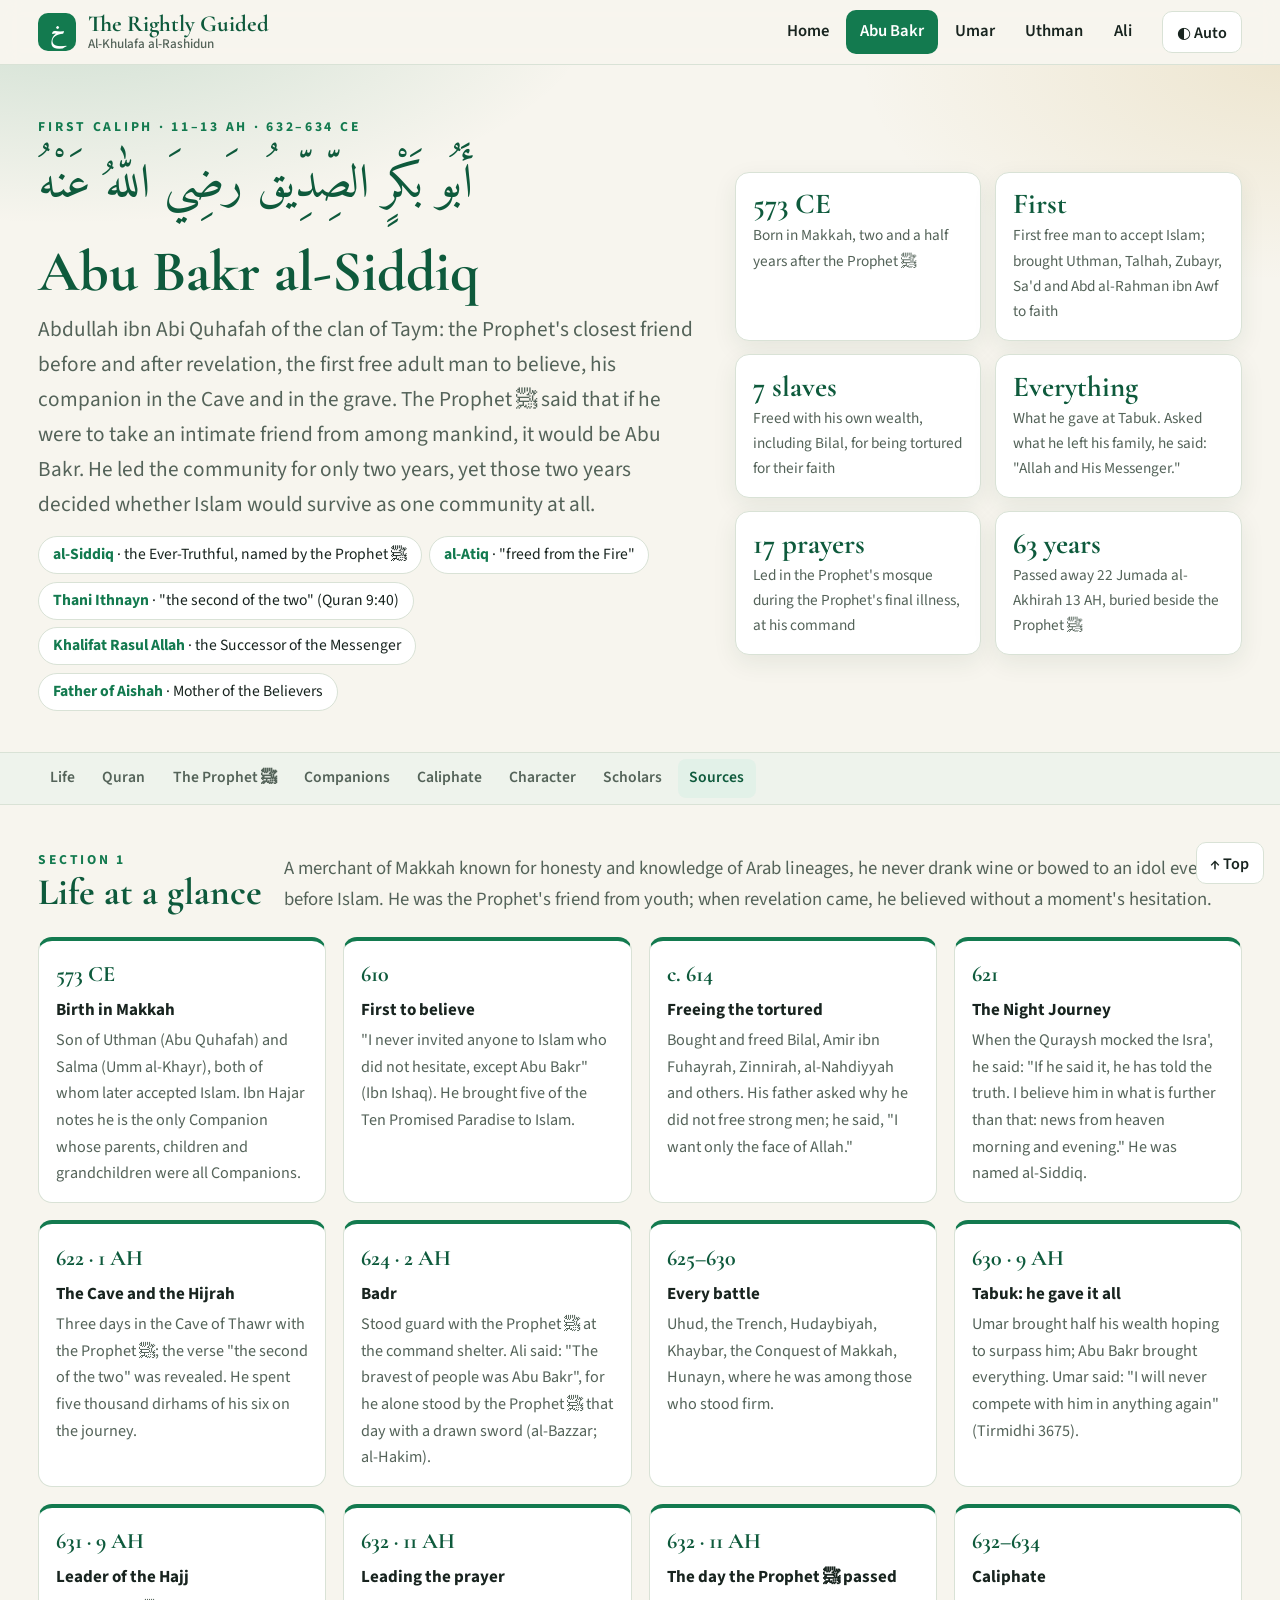
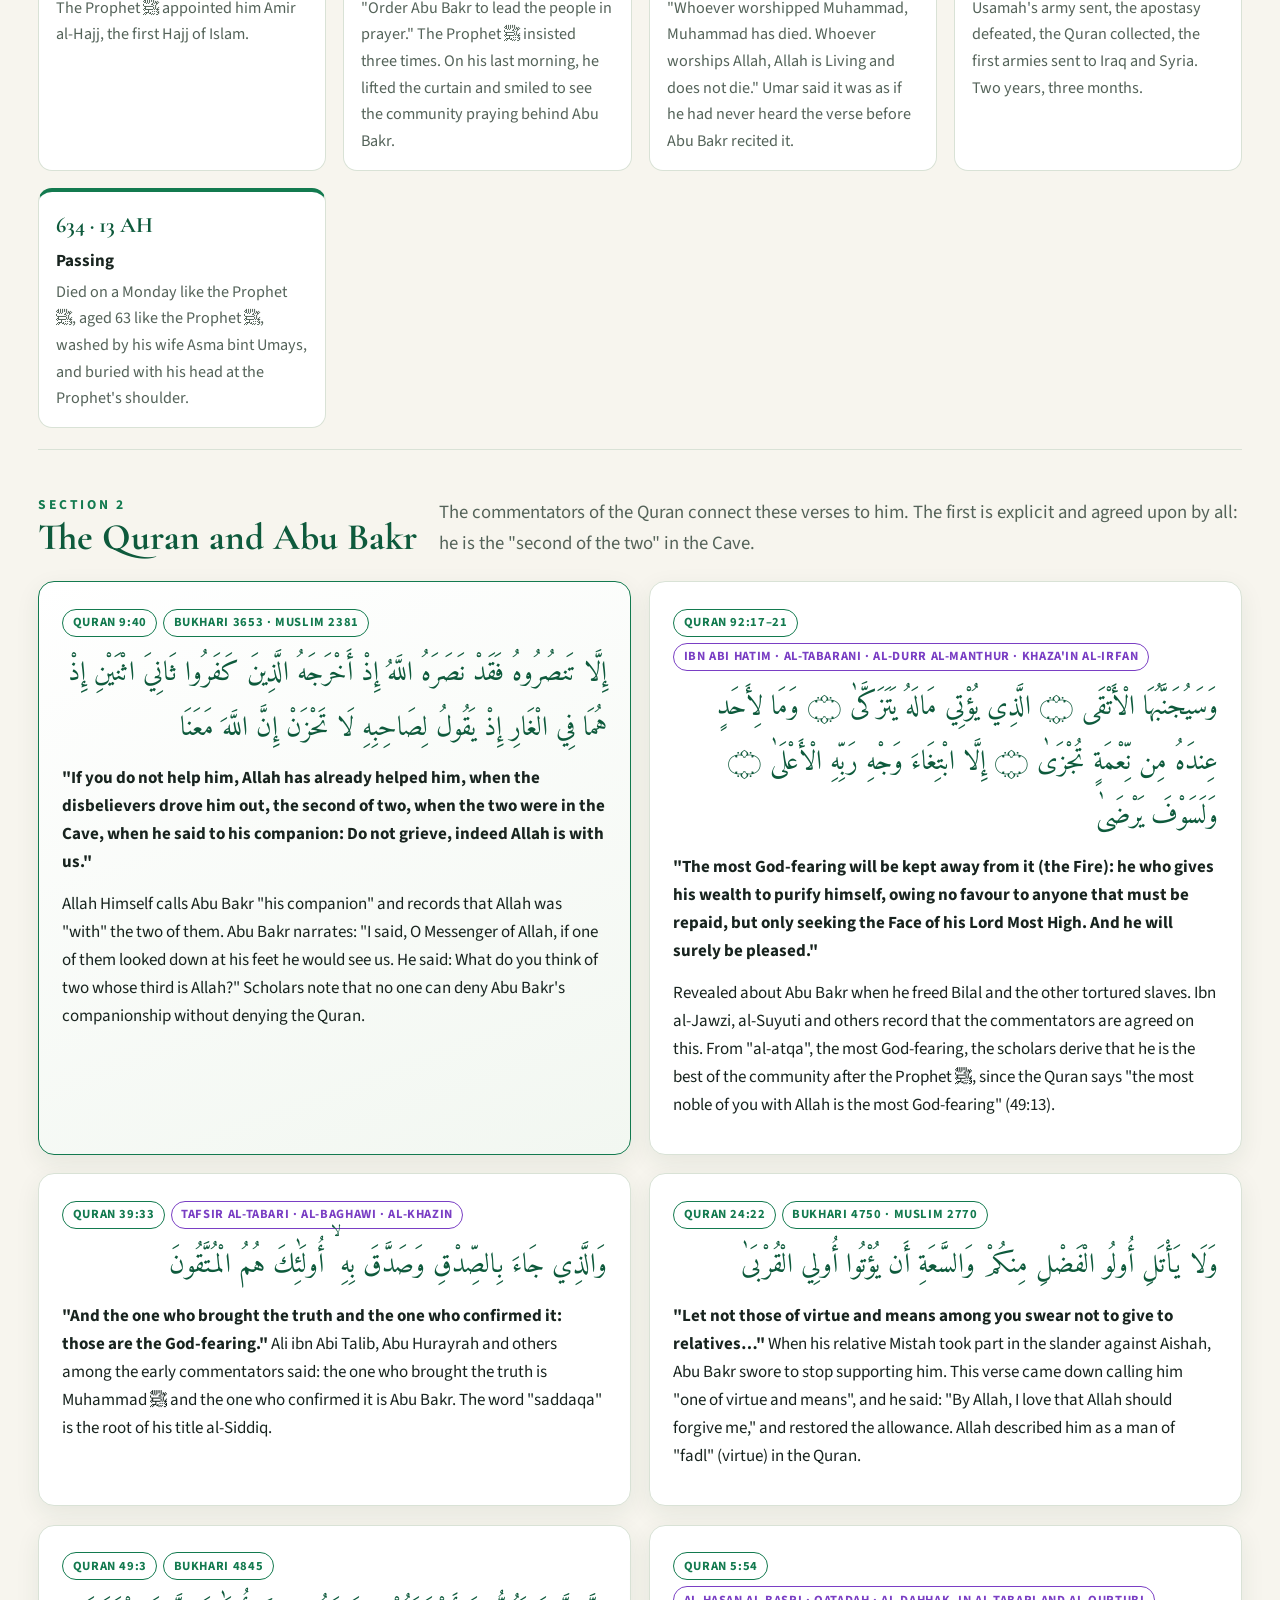
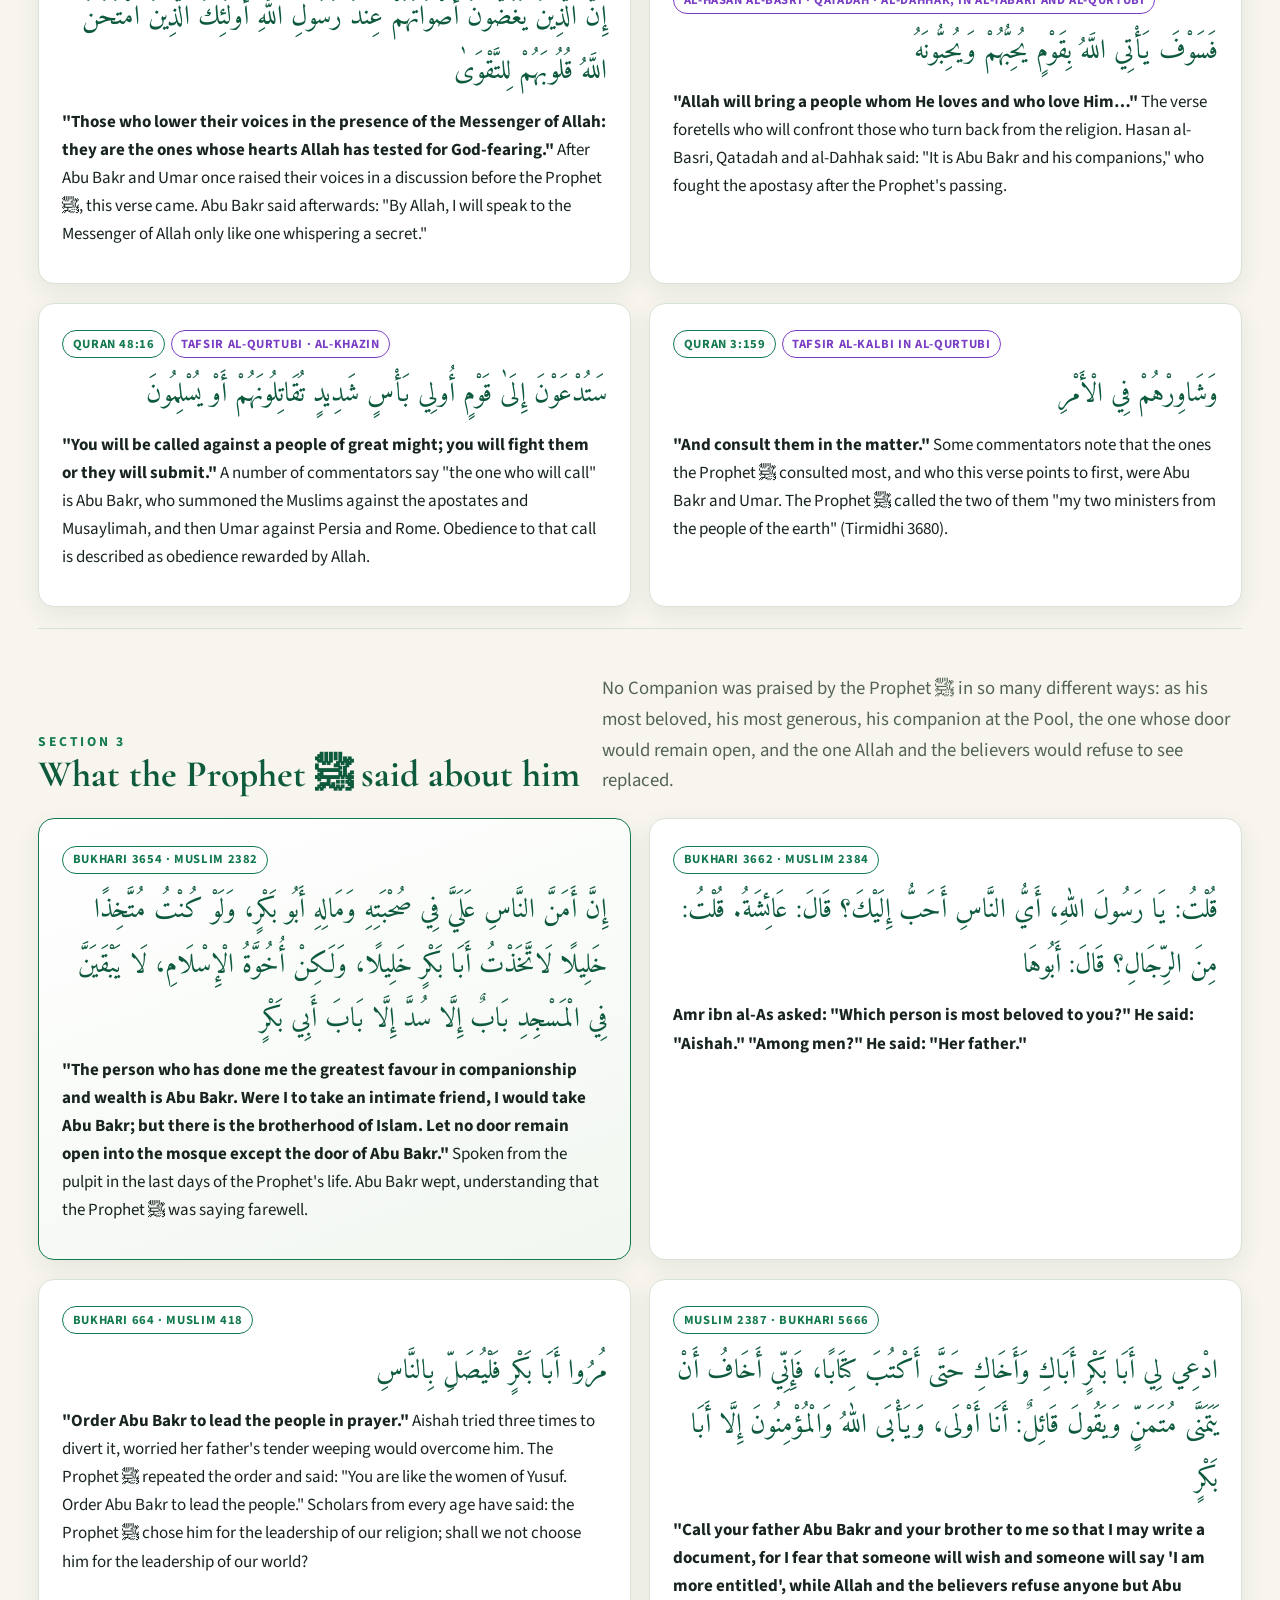
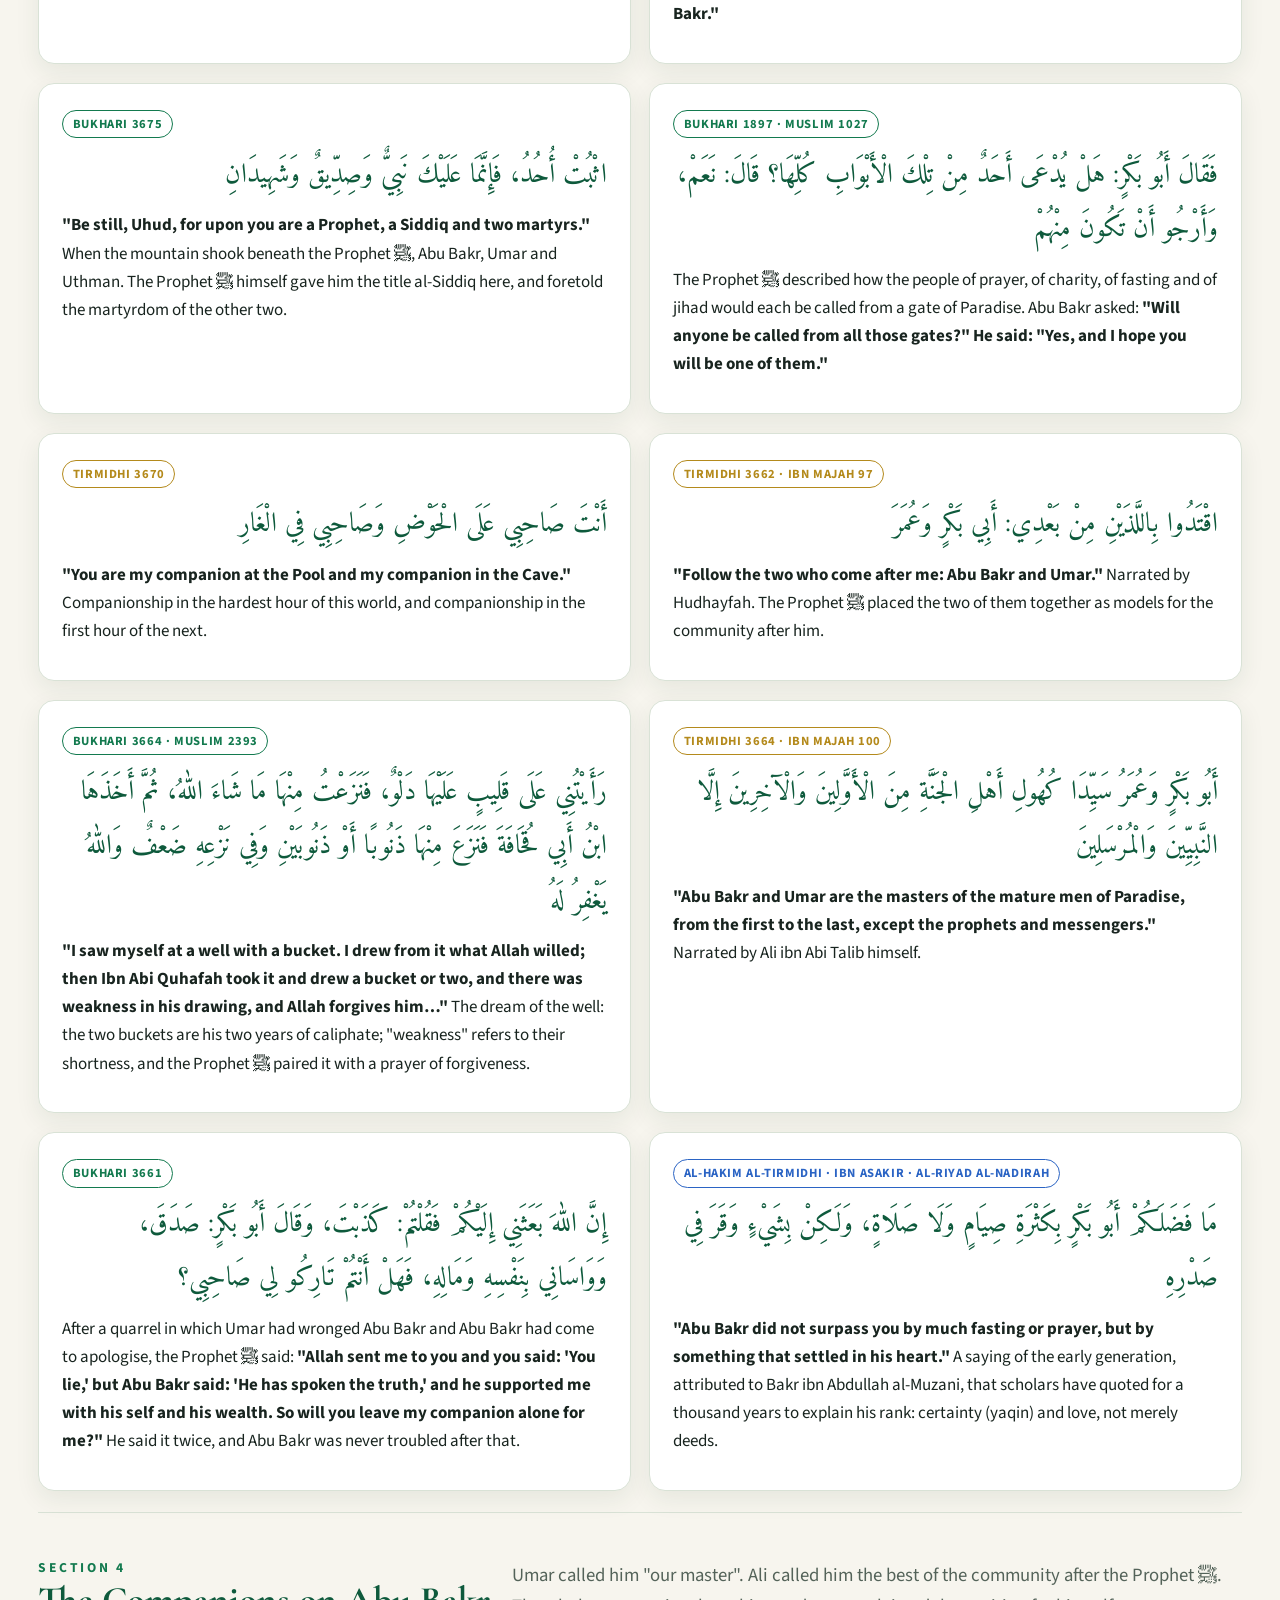
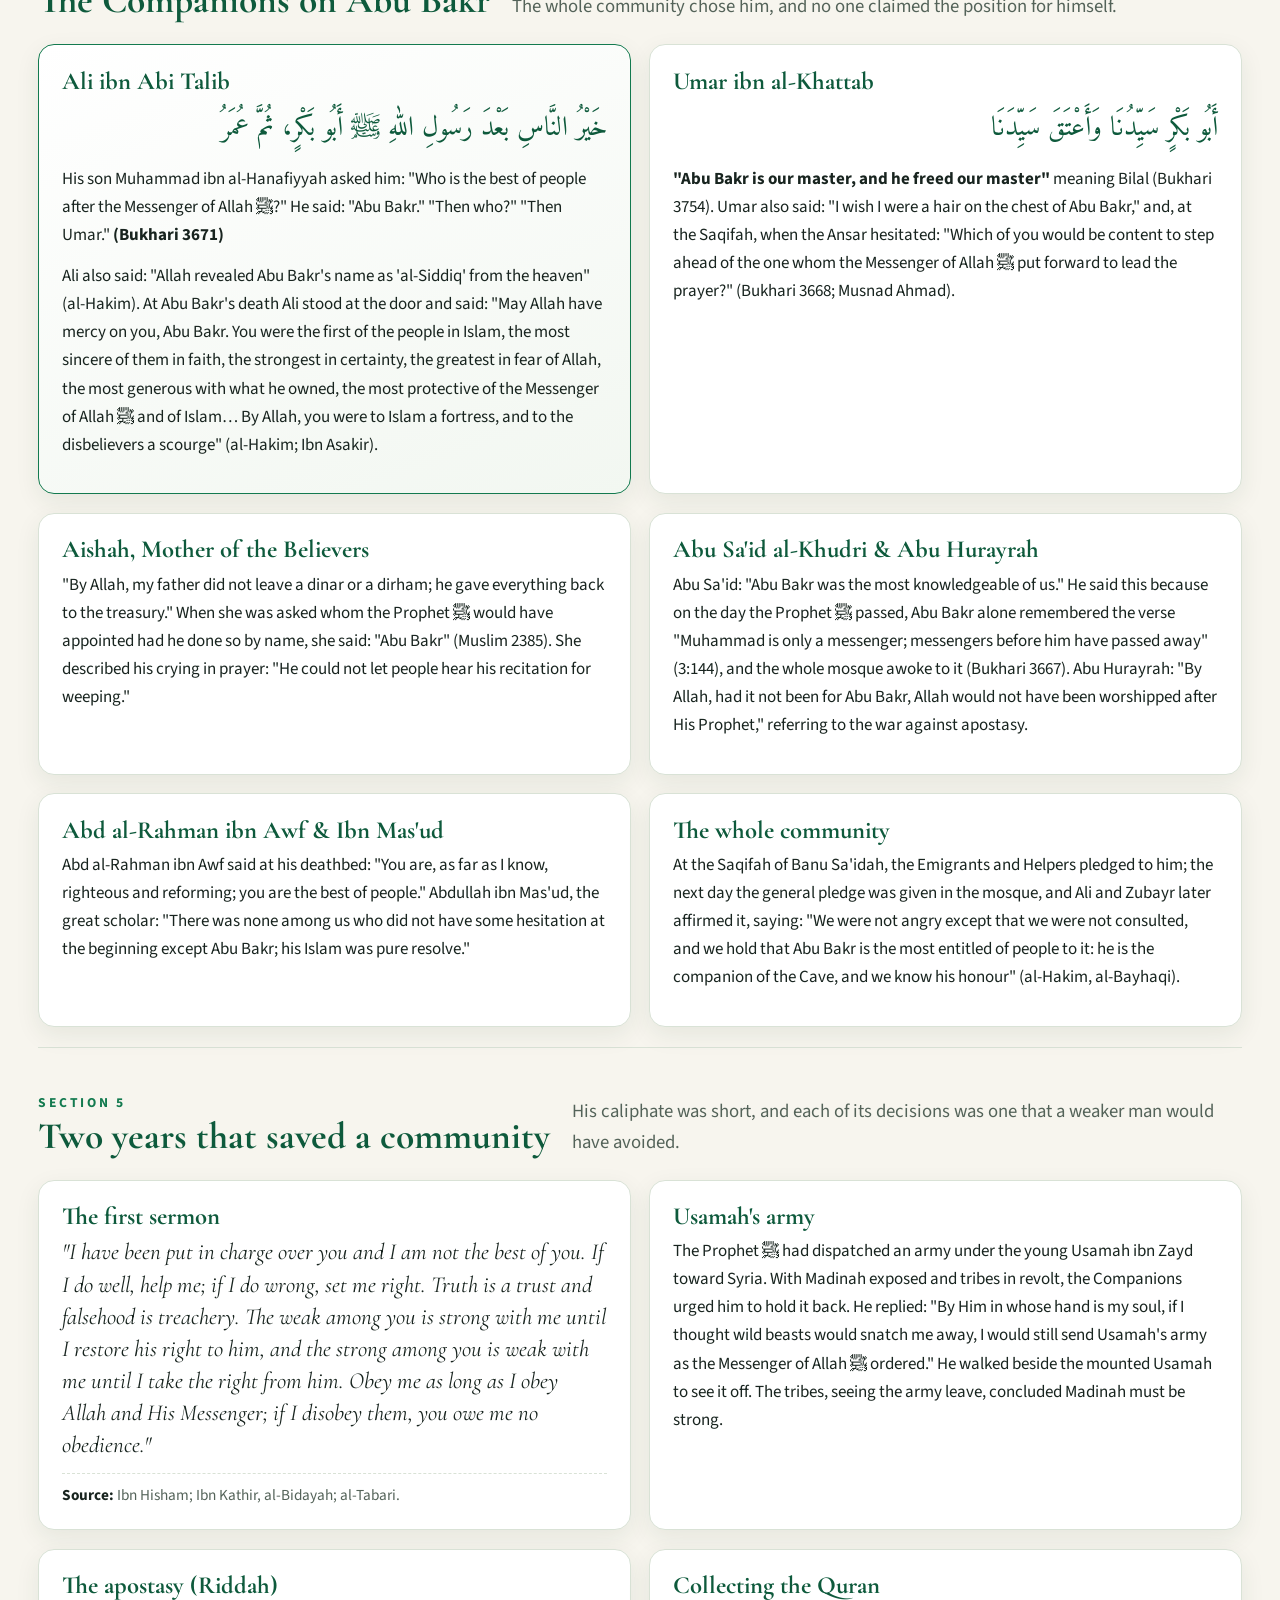
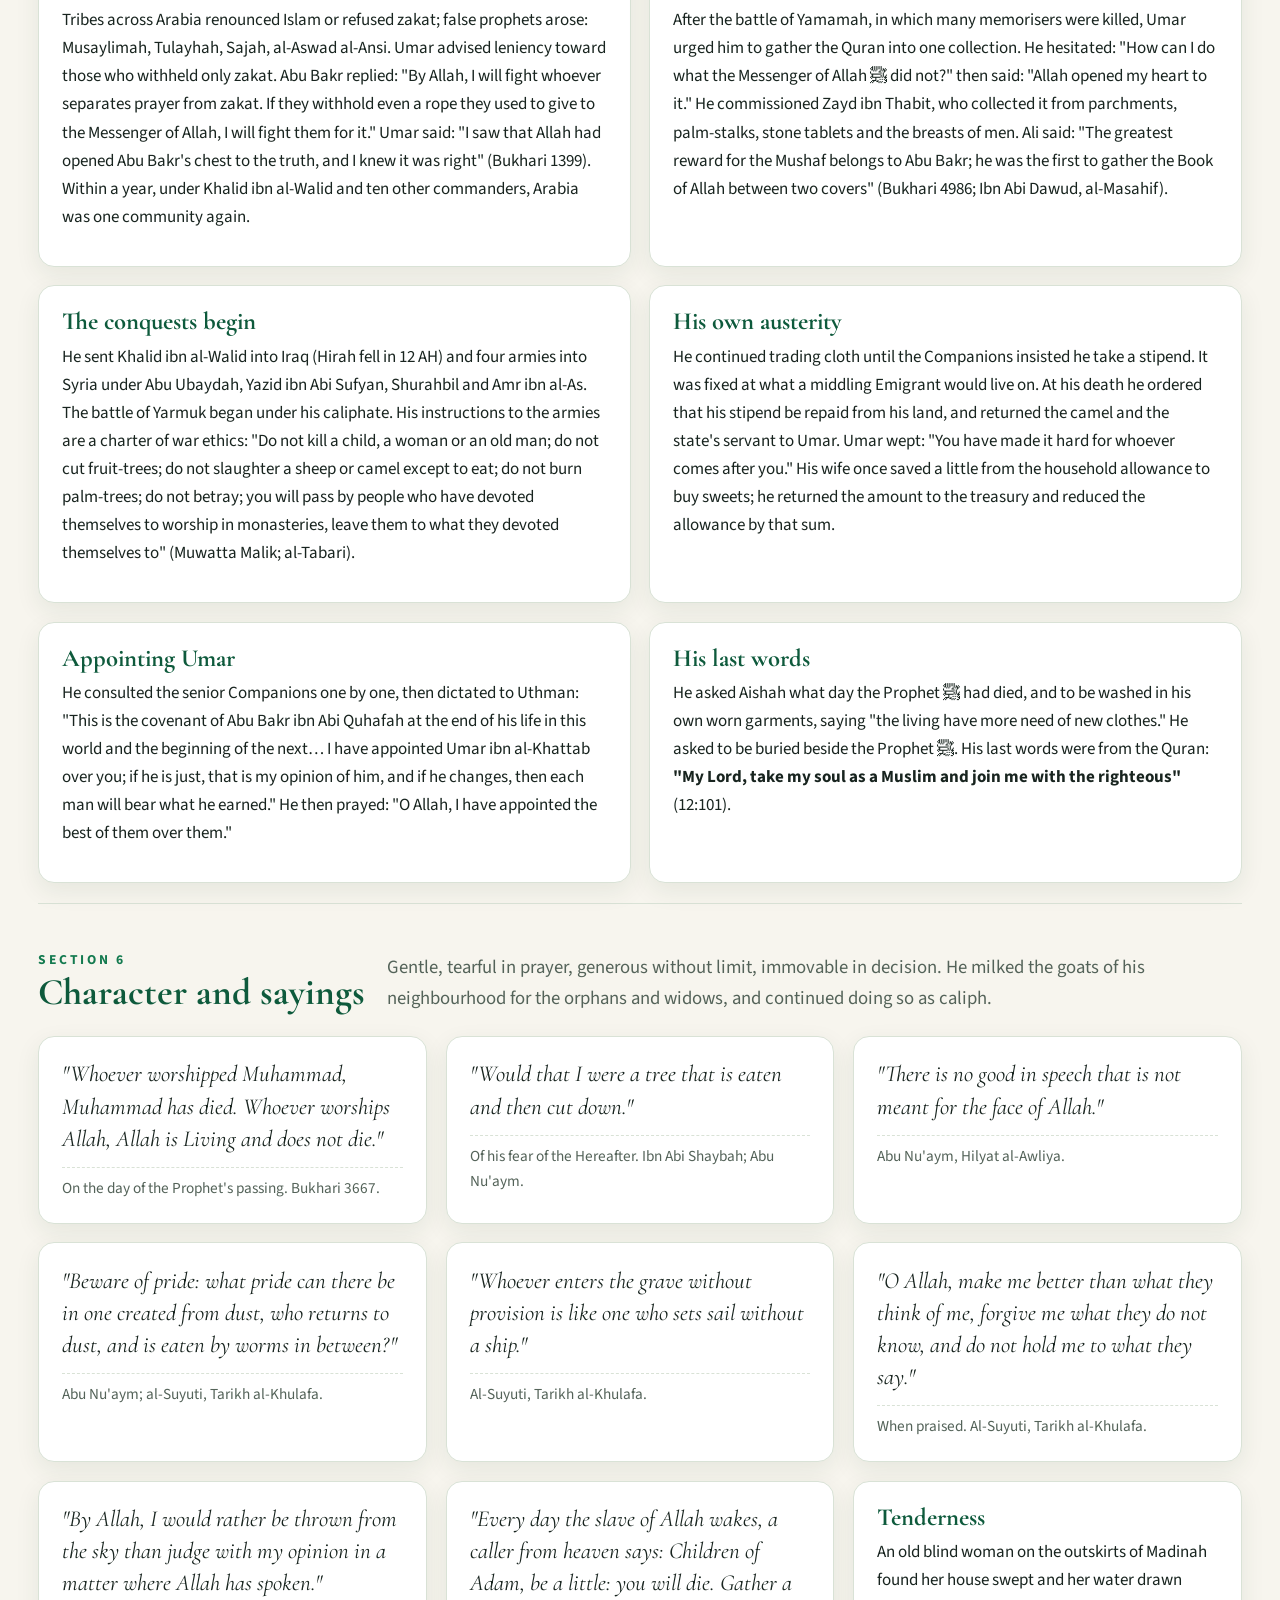
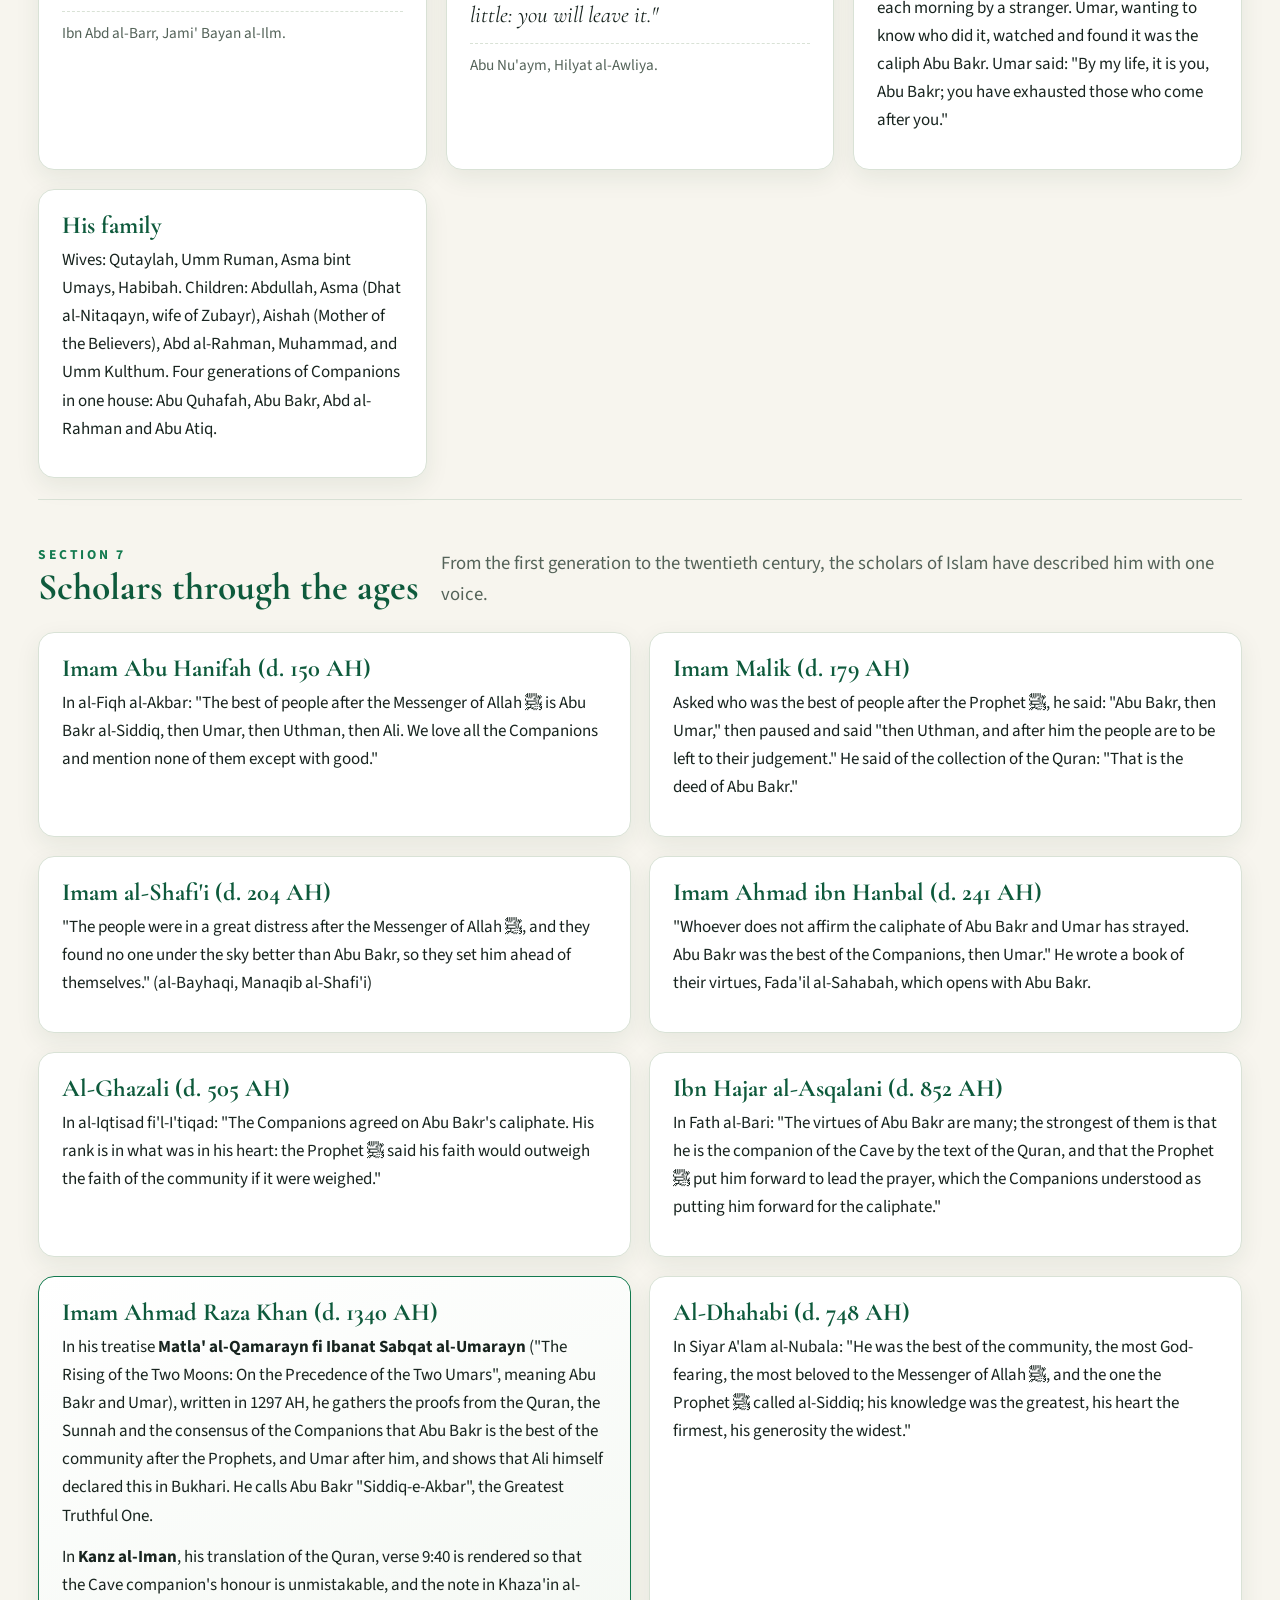
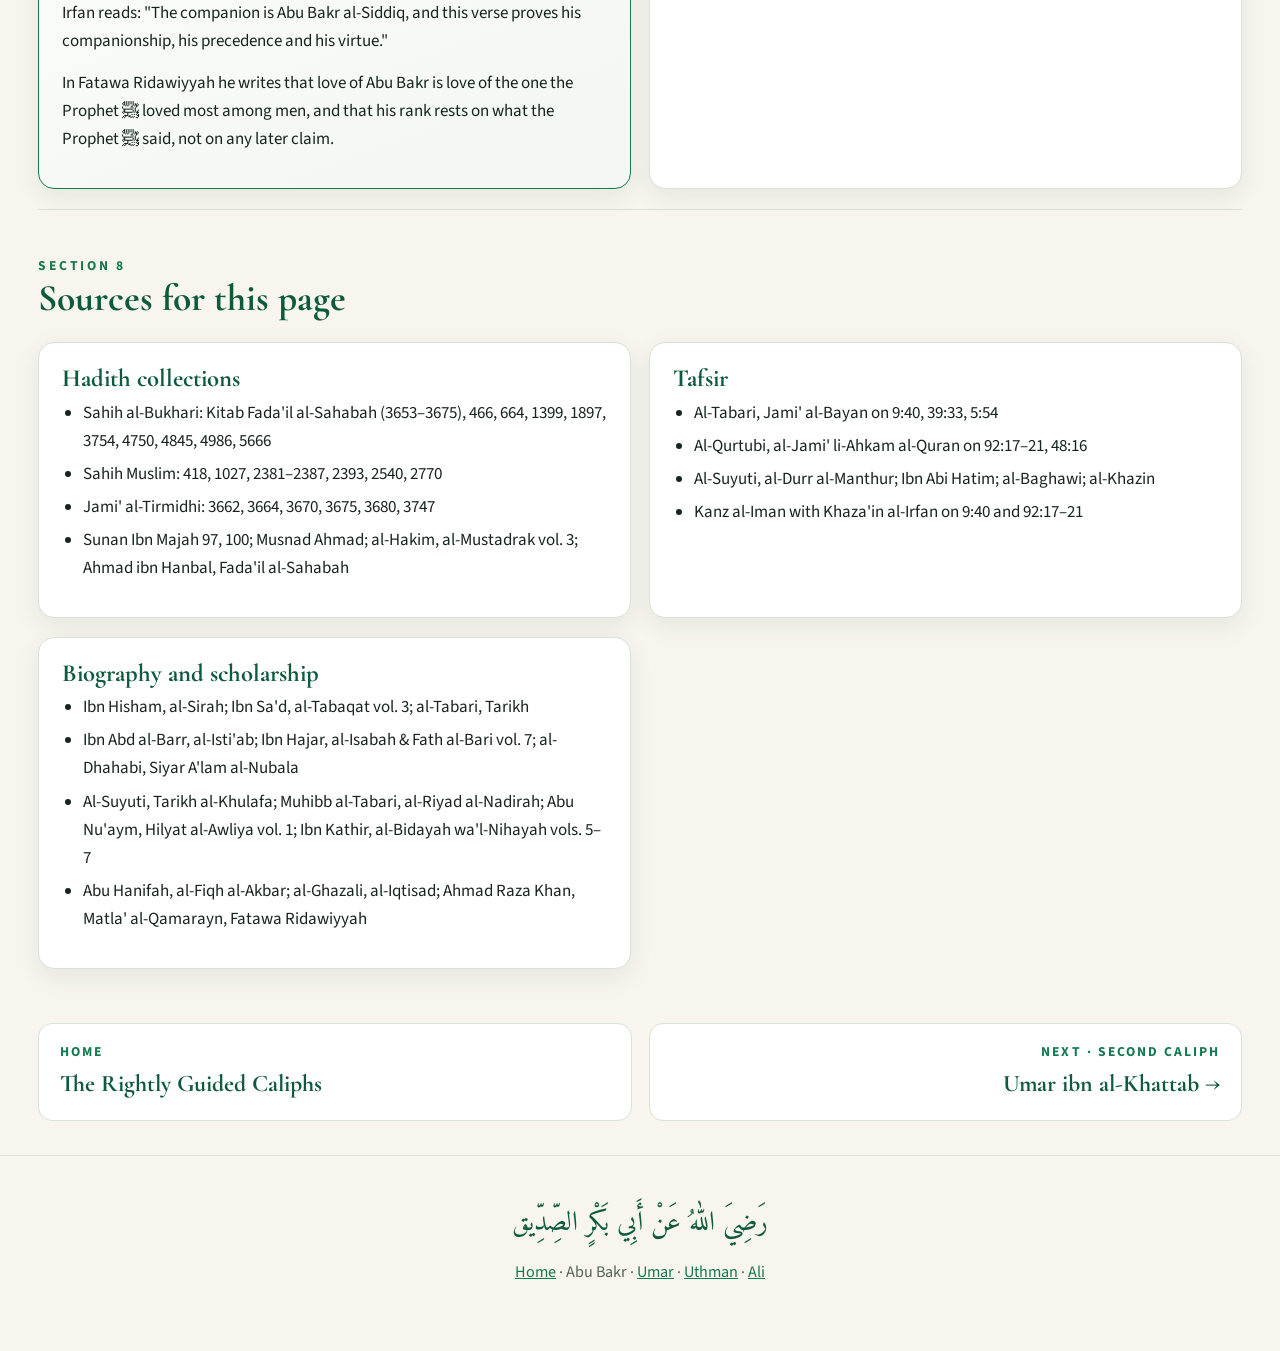
==== abu-bakr.html @ 4f454cca "The Rightly Guided Caliphs: static site Co-Authored-By: Claude Fable 5.1 <noreply@anthropic.com>" ====
<!DOCTYPE html>
<html lang="en">
<head>
<meta charset="UTF-8">
<meta name="viewport" content="width=device-width, initial-scale=1.0, viewport-fit=cover">
<title>Abu Bakr al-Siddiq — The Rightly Guided</title>
<meta name="description" content="Abu Bakr al-Siddiq, the first Rightly Guided Caliph: the Quranic verses about him, the words of the Prophet ﷺ, the testimony of the Companions, his caliphate, his character and the voice of the scholars.">
<meta name="theme-color" content="#137a4f">
<link rel="preconnect" href="https://fonts.googleapis.com"><link rel="preconnect" href="https://fonts.gstatic.com" crossorigin>
<link href="https://fonts.googleapis.com/css2?family=Amiri:wght@400;700&family=Cormorant+Garamond:wght@600;700&family=Source+Sans+3:ital,wght@0,400;0,600;0,700;1,400&family=Noto+Nastaliq+Urdu&display=swap" rel="stylesheet">
<link rel="stylesheet" href="assets/style.css">
<script src="assets/main.js"></script>
</head>
<body id="top">

<header class="site"><div class="wrap">
  <a class="logo" href="index.html"><span class="mark">خ</span><span>The Rightly Guided<small>Al-Khulafa al-Rashidun</small></span></a>
  <nav class="nav" id="nav">
    <a href="index.html">Home</a>
    <a href="abu-bakr.html" class="current">Abu Bakr</a>
    <a href="umar.html">Umar</a>
    <a href="uthman.html">Uthman</a>
    <a href="ali.html">Ali</a>
  </nav>
  <button class="btn themebtn" id="themeBtn" title="Theme: Auto / Light / Dark">◐ Auto</button>
  <button class="btn menubtn" id="menuBtn" aria-label="Menu" aria-expanded="false">☰</button>
</div></header>

<div class="hero"><div class="wrap">
  <div>
    <div class="kicker">First Caliph · 11–13 AH · 632–634 CE</div>
    <div class="ar big">أَبُو بَكْرٍ الصِّدِّيقُ رَضِيَ اللهُ عَنْهُ</div>
    <h1>Abu Bakr al-Siddiq</h1>
    <p class="sub">Abdullah ibn Abi Quhafah of the clan of Taym: the Prophet's closest friend before and after revelation, the first free adult man to believe, his companion in the Cave and in the grave. The Prophet ﷺ said that if he were to take an intimate friend from among mankind, it would be Abu Bakr. He led the community for only two years, yet those two years decided whether Islam would survive as one community at all.</p>
    <div class="chips">
      <span class="chip"><b>al-Siddiq</b> · the Ever-Truthful, named by the Prophet ﷺ</span>
      <span class="chip"><b>al-Atiq</b> · "freed from the Fire"</span>
      <span class="chip"><b>Thani Ithnayn</b> · "the second of the two" (Quran 9:40)</span>
      <span class="chip"><b>Khalifat Rasul Allah</b> · the Successor of the Messenger</span>
      <span class="chip"><b>Father of Aishah</b> · Mother of the Believers</span>
    </div>
  </div>
  <div class="facts">
    <div class="fact"><div class="v">573 CE</div><div class="l">Born in Makkah, two and a half years after the Prophet ﷺ</div></div>
    <div class="fact"><div class="v">First</div><div class="l">First free man to accept Islam; brought Uthman, Talhah, Zubayr, Sa'd and Abd al-Rahman ibn Awf to faith</div></div>
    <div class="fact"><div class="v">7 slaves</div><div class="l">Freed with his own wealth, including Bilal, for being tortured for their faith</div></div>
    <div class="fact"><div class="v">Everything</div><div class="l">What he gave at Tabuk. Asked what he left his family, he said: "Allah and His Messenger."</div></div>
    <div class="fact"><div class="v">17 prayers</div><div class="l">Led in the Prophet's mosque during the Prophet's final illness, at his command</div></div>
    <div class="fact"><div class="v">63 years</div><div class="l">Passed away 22 Jumada al-Akhirah 13 AH, buried beside the Prophet ﷺ</div></div>
  </div>
</div></div>

<nav class="subnav"><div class="wrap">
  <a href="#life">Life</a><a href="#quran">Quran</a><a href="#prophet">The Prophet ﷺ</a><a href="#companions">Companions</a><a href="#caliphate">Caliphate</a><a href="#character">Character</a><a href="#scholars">Scholars</a><a href="#sources">Sources</a>
</div></nav>

<main class="wrap">

<section id="life">
  <div class="sec-head"><div><div class="kicker">Section 1</div><h2>Life at a glance</h2></div>
    <p class="lead">A merchant of Makkah known for honesty and knowledge of Arab lineages, he never drank wine or bowed to an idol even before Islam. He was the Prophet's friend from youth; when revelation came, he believed without a moment's hesitation.</p></div>
  <div class="timeline">
    <div class="tl"><div class="y">573 CE</div><div class="t">Birth in Makkah</div><div class="d">Son of Uthman (Abu Quhafah) and Salma (Umm al-Khayr), both of whom later accepted Islam. Ibn Hajar notes he is the only Companion whose parents, children and grandchildren were all Companions.</div></div>
    <div class="tl"><div class="y">610</div><div class="t">First to believe</div><div class="d">"I never invited anyone to Islam who did not hesitate, except Abu Bakr" (Ibn Ishaq). He brought five of the Ten Promised Paradise to Islam.</div></div>
    <div class="tl"><div class="y">c. 614</div><div class="t">Freeing the tortured</div><div class="d">Bought and freed Bilal, Amir ibn Fuhayrah, Zinnirah, al-Nahdiyyah and others. His father asked why he did not free strong men; he said, "I want only the face of Allah."</div></div>
    <div class="tl"><div class="y">621</div><div class="t">The Night Journey</div><div class="d">When the Quraysh mocked the Isra', he said: "If he said it, he has told the truth. I believe him in what is further than that: news from heaven morning and evening." He was named al-Siddiq.</div></div>
    <div class="tl"><div class="y">622 · 1 AH</div><div class="t">The Cave and the Hijrah</div><div class="d">Three days in the Cave of Thawr with the Prophet ﷺ; the verse "the second of the two" was revealed. He spent five thousand dirhams of his six on the journey.</div></div>
    <div class="tl"><div class="y">624 · 2 AH</div><div class="t">Badr</div><div class="d">Stood guard with the Prophet ﷺ at the command shelter. Ali said: "The bravest of people was Abu Bakr", for he alone stood by the Prophet ﷺ that day with a drawn sword (al-Bazzar; al-Hakim).</div></div>
    <div class="tl"><div class="y">625–630</div><div class="t">Every battle</div><div class="d">Uhud, the Trench, Hudaybiyah, Khaybar, the Conquest of Makkah, Hunayn, where he was among those who stood firm.</div></div>
    <div class="tl"><div class="y">630 · 9 AH</div><div class="t">Tabuk: he gave it all</div><div class="d">Umar brought half his wealth hoping to surpass him; Abu Bakr brought everything. Umar said: "I will never compete with him in anything again" (Tirmidhi 3675).</div></div>
    <div class="tl"><div class="y">631 · 9 AH</div><div class="t">Leader of the Hajj</div><div class="d">The Prophet ﷺ appointed him Amir al-Hajj, the first Hajj of Islam.</div></div>
    <div class="tl"><div class="y">632 · 11 AH</div><div class="t">Leading the prayer</div><div class="d">"Order Abu Bakr to lead the people in prayer." The Prophet ﷺ insisted three times. On his last morning, he lifted the curtain and smiled to see the community praying behind Abu Bakr.</div></div>
    <div class="tl"><div class="y">632 · 11 AH</div><div class="t">The day the Prophet ﷺ passed</div><div class="d">"Whoever worshipped Muhammad, Muhammad has died. Whoever worships Allah, Allah is Living and does not die." Umar said it was as if he had never heard the verse before Abu Bakr recited it.</div></div>
    <div class="tl"><div class="y">632–634</div><div class="t">Caliphate</div><div class="d">Usamah's army sent, the apostasy defeated, the Quran collected, the first armies sent to Iraq and Syria. Two years, three months.</div></div>
    <div class="tl"><div class="y">634 · 13 AH</div><div class="t">Passing</div><div class="d">Died on a Monday like the Prophet ﷺ, aged 63 like the Prophet ﷺ, washed by his wife Asma bint Umays, and buried with his head at the Prophet's shoulder.</div></div>
  </div>
</section>

<section id="quran">
  <div class="sec-head"><div><div class="kicker">Section 2</div><h2>The Quran and Abu Bakr</h2></div>
    <p class="lead">The commentators of the Quran connect these verses to him. The first is explicit and agreed upon by all: he is the "second of the two" in the Cave.</p></div>
  <div class="grid wide">
    <div class="card accent">
      <div class="badges"><span class="badge b-quran">Quran 9:40</span><span class="badge b-sahih">Bukhari 3653 · Muslim 2381</span></div>
      <div class="ar">إِلَّا تَنصُرُوهُ فَقَدْ نَصَرَهُ اللَّهُ إِذْ أَخْرَجَهُ الَّذِينَ كَفَرُوا ثَانِيَ اثْنَيْنِ إِذْ هُمَا فِي الْغَارِ إِذْ يَقُولُ لِصَاحِبِهِ لَا تَحْزَنْ إِنَّ اللَّهَ مَعَنَا</div>
      <p><b>"If you do not help him, Allah has already helped him, when the disbelievers drove him out, the second of two, when the two were in the Cave, when he said to his companion: Do not grieve, indeed Allah is with us."</b></p>
      <p>Allah Himself calls Abu Bakr "his companion" and records that Allah was "with" the two of them. Abu Bakr narrates: "I said, O Messenger of Allah, if one of them looked down at his feet he would see us. He said: What do you think of two whose third is Allah?" Scholars note that no one can deny Abu Bakr's companionship without denying the Quran.</p>
    </div>
    <div class="card">
      <div class="badges"><span class="badge b-quran">Quran 92:17–21</span><span class="badge b-tafsir">Ibn Abi Hatim · al-Tabarani · al-Durr al-Manthur · Khaza'in al-Irfan</span></div>
      <div class="ar">وَسَيُجَنَّبُهَا الْأَتْقَى ۝ الَّذِي يُؤْتِي مَالَهُ يَتَزَكَّىٰ ۝ وَمَا لِأَحَدٍ عِندَهُ مِن نِّعْمَةٍ تُجْزَىٰ ۝ إِلَّا ابْتِغَاءَ وَجْهِ رَبِّهِ الْأَعْلَىٰ ۝ وَلَسَوْفَ يَرْضَىٰ</div>
      <p><b>"The most God-fearing will be kept away from it (the Fire): he who gives his wealth to purify himself, owing no favour to anyone that must be repaid, but only seeking the Face of his Lord Most High. And he will surely be pleased."</b></p>
      <p>Revealed about Abu Bakr when he freed Bilal and the other tortured slaves. Ibn al-Jawzi, al-Suyuti and others record that the commentators are agreed on this. From "al-atqa", the most God-fearing, the scholars derive that he is the best of the community after the Prophet ﷺ, since the Quran says "the most noble of you with Allah is the most God-fearing" (49:13).</p>
    </div>
    <div class="card">
      <div class="badges"><span class="badge b-quran">Quran 39:33</span><span class="badge b-tafsir">Tafsir al-Tabari · al-Baghawi · al-Khazin</span></div>
      <div class="ar">وَالَّذِي جَاءَ بِالصِّدْقِ وَصَدَّقَ بِهِ ۙ أُولَٰئِكَ هُمُ الْمُتَّقُونَ</div>
      <p><b>"And the one who brought the truth and the one who confirmed it: those are the God-fearing."</b> Ali ibn Abi Talib, Abu Hurayrah and others among the early commentators said: the one who brought the truth is Muhammad ﷺ and the one who confirmed it is Abu Bakr. The word "saddaqa" is the root of his title al-Siddiq.</p>
    </div>
    <div class="card">
      <div class="badges"><span class="badge b-quran">Quran 24:22</span><span class="badge b-sahih">Bukhari 4750 · Muslim 2770</span></div>
      <div class="ar">وَلَا يَأْتَلِ أُولُو الْفَضْلِ مِنكُمْ وَالسَّعَةِ أَن يُؤْتُوا أُولِي الْقُرْبَىٰ</div>
      <p><b>"Let not those of virtue and means among you swear not to give to relatives…"</b> When his relative Mistah took part in the slander against Aishah, Abu Bakr swore to stop supporting him. This verse came down calling him "one of virtue and means", and he said: "By Allah, I love that Allah should forgive me," and restored the allowance. Allah described him as a man of "fadl" (virtue) in the Quran.</p>
    </div>
    <div class="card">
      <div class="badges"><span class="badge b-quran">Quran 49:3</span><span class="badge b-sahih">Bukhari 4845</span></div>
      <div class="ar">إِنَّ الَّذِينَ يَغُضُّونَ أَصْوَاتَهُمْ عِندَ رَسُولِ اللَّهِ أُولَٰئِكَ الَّذِينَ امْتَحَنَ اللَّهُ قُلُوبَهُمْ لِلتَّقْوَىٰ</div>
      <p><b>"Those who lower their voices in the presence of the Messenger of Allah: they are the ones whose hearts Allah has tested for God-fearing."</b> After Abu Bakr and Umar once raised their voices in a discussion before the Prophet ﷺ, this verse came. Abu Bakr said afterwards: "By Allah, I will speak to the Messenger of Allah only like one whispering a secret."</p>
    </div>
    <div class="card">
      <div class="badges"><span class="badge b-quran">Quran 5:54</span><span class="badge b-tafsir">al-Hasan al-Basri · Qatadah · al-Dahhak, in al-Tabari and al-Qurtubi</span></div>
      <div class="ar">فَسَوْفَ يَأْتِي اللَّهُ بِقَوْمٍ يُحِبُّهُمْ وَيُحِبُّونَهُ</div>
      <p><b>"Allah will bring a people whom He loves and who love Him…"</b> The verse foretells who will confront those who turn back from the religion. Hasan al-Basri, Qatadah and al-Dahhak said: "It is Abu Bakr and his companions," who fought the apostasy after the Prophet's passing.</p>
    </div>
    <div class="card">
      <div class="badges"><span class="badge b-quran">Quran 48:16</span><span class="badge b-tafsir">Tafsir al-Qurtubi · al-Khazin</span></div>
      <div class="ar">سَتُدْعَوْنَ إِلَىٰ قَوْمٍ أُولِي بَأْسٍ شَدِيدٍ تُقَاتِلُونَهُمْ أَوْ يُسْلِمُونَ</div>
      <p><b>"You will be called against a people of great might; you will fight them or they will submit."</b> A number of commentators say "the one who will call" is Abu Bakr, who summoned the Muslims against the apostates and Musaylimah, and then Umar against Persia and Rome. Obedience to that call is described as obedience rewarded by Allah.</p>
    </div>
    <div class="card">
      <div class="badges"><span class="badge b-quran">Quran 3:159</span><span class="badge b-tafsir">Tafsir al-Kalbi in al-Qurtubi</span></div>
      <div class="ar">وَشَاوِرْهُمْ فِي الْأَمْرِ</div>
      <p><b>"And consult them in the matter."</b> Some commentators note that the ones the Prophet ﷺ consulted most, and who this verse points to first, were Abu Bakr and Umar. The Prophet ﷺ called the two of them "my two ministers from the people of the earth" (Tirmidhi 3680).</p>
    </div>
  </div>
</section>

<section id="prophet">
  <div class="sec-head"><div><div class="kicker">Section 3</div><h2>What the Prophet ﷺ said about him</h2></div>
    <p class="lead">No Companion was praised by the Prophet ﷺ in so many different ways: as his most beloved, his most generous, his companion at the Pool, the one whose door would remain open, and the one Allah and the believers would refuse to see replaced.</p></div>
  <div class="grid wide">
    <div class="card accent">
      <div class="badges"><span class="badge b-sahih">Bukhari 3654 · Muslim 2382</span></div>
      <div class="ar">إِنَّ أَمَنَّ النَّاسِ عَلَيَّ فِي صُحْبَتِهِ وَمَالِهِ أَبُو بَكْرٍ، وَلَوْ كُنْتُ مُتَّخِذًا خَلِيلًا لَاتَّخَذْتُ أَبَا بَكْرٍ خَلِيلًا، وَلَكِنْ أُخُوَّةُ الْإِسْلَامِ، لَا يَبْقَيَنَّ فِي الْمَسْجِدِ بَابٌ إِلَّا سُدَّ إِلَّا بَابَ أَبِي بَكْرٍ</div>
      <p><b>"The person who has done me the greatest favour in companionship and wealth is Abu Bakr. Were I to take an intimate friend, I would take Abu Bakr; but there is the brotherhood of Islam. Let no door remain open into the mosque except the door of Abu Bakr."</b> Spoken from the pulpit in the last days of the Prophet's life. Abu Bakr wept, understanding that the Prophet ﷺ was saying farewell.</p>
    </div>
    <div class="card">
      <div class="badges"><span class="badge b-sahih">Bukhari 3662 · Muslim 2384</span></div>
      <div class="ar">قُلْتُ: يَا رَسُولَ اللهِ، أَيُّ النَّاسِ أَحَبُّ إِلَيْكَ؟ قَالَ: عَائِشَةُ. قُلْتُ: مِنَ الرِّجَالِ؟ قَالَ: أَبُوهَا</div>
      <p><b>Amr ibn al-As asked: "Which person is most beloved to you?" He said: "Aishah." "Among men?" He said: "Her father."</b></p>
    </div>
    <div class="card">
      <div class="badges"><span class="badge b-sahih">Bukhari 664 · Muslim 418</span></div>
      <div class="ar">مُرُوا أَبَا بَكْرٍ فَلْيُصَلِّ بِالنَّاسِ</div>
      <p><b>"Order Abu Bakr to lead the people in prayer."</b> Aishah tried three times to divert it, worried her father's tender weeping would overcome him. The Prophet ﷺ repeated the order and said: "You are like the women of Yusuf. Order Abu Bakr to lead the people." Scholars from every age have said: the Prophet ﷺ chose him for the leadership of our religion; shall we not choose him for the leadership of our world?</p>
    </div>
    <div class="card">
      <div class="badges"><span class="badge b-sahih">Muslim 2387 · Bukhari 5666</span></div>
      <div class="ar">ادْعِي لِي أَبَا بَكْرٍ أَبَاكِ وَأَخَاكِ حَتَّى أَكْتُبَ كِتَابًا، فَإِنِّي أَخَافُ أَنْ يَتَمَنَّى مُتَمَنٍّ وَيَقُولَ قَائِلٌ: أَنَا أَوْلَى، وَيَأْبَى اللهُ وَالْمُؤْمِنُونَ إِلَّا أَبَا بَكْرٍ</div>
      <p><b>"Call your father Abu Bakr and your brother to me so that I may write a document, for I fear that someone will wish and someone will say 'I am more entitled', while Allah and the believers refuse anyone but Abu Bakr."</b></p>
    </div>
    <div class="card">
      <div class="badges"><span class="badge b-sahih">Bukhari 3675</span></div>
      <div class="ar">اثْبُتْ أُحُدُ، فَإِنَّمَا عَلَيْكَ نَبِيٌّ وَصِدِّيقٌ وَشَهِيدَانِ</div>
      <p><b>"Be still, Uhud, for upon you are a Prophet, a Siddiq and two martyrs."</b> When the mountain shook beneath the Prophet ﷺ, Abu Bakr, Umar and Uthman. The Prophet ﷺ himself gave him the title al-Siddiq here, and foretold the martyrdom of the other two.</p>
    </div>
    <div class="card">
      <div class="badges"><span class="badge b-sahih">Bukhari 1897 · Muslim 1027</span></div>
      <div class="ar">فَقَالَ أَبُو بَكْرٍ: هَلْ يُدْعَى أَحَدٌ مِنْ تِلْكَ الْأَبْوَابِ كُلِّهَا؟ قَالَ: نَعَمْ، وَأَرْجُو أَنْ تَكُونَ مِنْهُمْ</div>
      <p>The Prophet ﷺ described how the people of prayer, of charity, of fasting and of jihad would each be called from a gate of Paradise. Abu Bakr asked: <b>"Will anyone be called from all those gates?" He said: "Yes, and I hope you will be one of them."</b></p>
    </div>
    <div class="card">
      <div class="badges"><span class="badge b-hasan">Tirmidhi 3670</span></div>
      <div class="ar">أَنْتَ صَاحِبِي عَلَى الْحَوْضِ وَصَاحِبِي فِي الْغَارِ</div>
      <p><b>"You are my companion at the Pool and my companion in the Cave."</b> Companionship in the hardest hour of this world, and companionship in the first hour of the next.</p>
    </div>
    <div class="card">
      <div class="badges"><span class="badge b-hasan">Tirmidhi 3662 · Ibn Majah 97</span></div>
      <div class="ar">اقْتَدُوا بِاللَّذَيْنِ مِنْ بَعْدِي: أَبِي بَكْرٍ وَعُمَرَ</div>
      <p><b>"Follow the two who come after me: Abu Bakr and Umar."</b> Narrated by Hudhayfah. The Prophet ﷺ placed the two of them together as models for the community after him.</p>
    </div>
    <div class="card">
      <div class="badges"><span class="badge b-sahih">Bukhari 3664 · Muslim 2393</span></div>
      <div class="ar">رَأَيْتُنِي عَلَى قَلِيبٍ عَلَيْهَا دَلْوٌ، فَنَزَعْتُ مِنْهَا مَا شَاءَ اللهُ، ثُمَّ أَخَذَهَا ابْنُ أَبِي قُحَافَةَ فَنَزَعَ مِنْهَا ذَنُوبًا أَوْ ذَنُوبَيْنِ وَفِي نَزْعِهِ ضَعْفٌ وَاللهُ يَغْفِرُ لَهُ</div>
      <p><b>"I saw myself at a well with a bucket. I drew from it what Allah willed; then Ibn Abi Quhafah took it and drew a bucket or two, and there was weakness in his drawing, and Allah forgives him…"</b> The dream of the well: the two buckets are his two years of caliphate; "weakness" refers to their shortness, and the Prophet ﷺ paired it with a prayer of forgiveness.</p>
    </div>
    <div class="card">
      <div class="badges"><span class="badge b-hasan">Tirmidhi 3664 · Ibn Majah 100</span></div>
      <div class="ar">أَبُو بَكْرٍ وَعُمَرُ سَيِّدَا كُهُولِ أَهْلِ الْجَنَّةِ مِنَ الْأَوَّلِينَ وَالْآخِرِينَ إِلَّا النَّبِيِّينَ وَالْمُرْسَلِينَ</div>
      <p><b>"Abu Bakr and Umar are the masters of the mature men of Paradise, from the first to the last, except the prophets and messengers."</b> Narrated by Ali ibn Abi Talib himself.</p>
    </div>
    <div class="card">
      <div class="badges"><span class="badge b-sahih">Bukhari 3661</span></div>
      <div class="ar">إِنَّ اللهَ بَعَثَنِي إِلَيْكُمْ فَقُلْتُمْ: كَذَبْتَ، وَقَالَ أَبُو بَكْرٍ: صَدَقَ، وَوَاسَانِي بِنَفْسِهِ وَمَالِهِ، فَهَلْ أَنْتُمْ تَارِكُو لِي صَاحِبِي؟</div>
      <p>After a quarrel in which Umar had wronged Abu Bakr and Abu Bakr had come to apologise, the Prophet ﷺ said: <b>"Allah sent me to you and you said: 'You lie,' but Abu Bakr said: 'He has spoken the truth,' and he supported me with his self and his wealth. So will you leave my companion alone for me?"</b> He said it twice, and Abu Bakr was never troubled after that.</p>
    </div>
    <div class="card">
      <div class="badges"><span class="badge b-manaqib">al-Hakim al-Tirmidhi · Ibn Asakir · al-Riyad al-Nadirah</span></div>
      <div class="ar">مَا فَضَلَكُمْ أَبُو بَكْرٍ بِكَثْرَةِ صِيَامٍ وَلَا صَلَاةٍ، وَلَكِنْ بِشَيْءٍ وَقَرَ فِي صَدْرِهِ</div>
      <p><b>"Abu Bakr did not surpass you by much fasting or prayer, but by something that settled in his heart."</b> A saying of the early generation, attributed to Bakr ibn Abdullah al-Muzani, that scholars have quoted for a thousand years to explain his rank: certainty (yaqin) and love, not merely deeds.</p>
    </div>
  </div>
</section>

<section id="companions">
  <div class="sec-head"><div><div class="kicker">Section 4</div><h2>The Companions on Abu Bakr</h2></div>
    <p class="lead">Umar called him "our master". Ali called him the best of the community after the Prophet ﷺ. The whole community chose him, and no one claimed the position for himself.</p></div>
  <div class="grid">
    <div class="card accent">
      <h3>Ali ibn Abi Talib</h3>
      <div class="ar">خَيْرُ النَّاسِ بَعْدَ رَسُولِ اللهِ ﷺ أَبُو بَكْرٍ، ثُمَّ عُمَرُ</div>
      <p>His son Muhammad ibn al-Hanafiyyah asked him: "Who is the best of people after the Messenger of Allah ﷺ?" He said: "Abu Bakr." "Then who?" "Then Umar." <b>(Bukhari 3671)</b></p>
      <p>Ali also said: "Allah revealed Abu Bakr's name as 'al-Siddiq' from the heaven" (al-Hakim). At Abu Bakr's death Ali stood at the door and said: "May Allah have mercy on you, Abu Bakr. You were the first of the people in Islam, the most sincere of them in faith, the strongest in certainty, the greatest in fear of Allah, the most generous with what he owned, the most protective of the Messenger of Allah ﷺ and of Islam… By Allah, you were to Islam a fortress, and to the disbelievers a scourge" (al-Hakim; Ibn Asakir).</p>
    </div>
    <div class="card">
      <h3>Umar ibn al-Khattab</h3>
      <div class="ar">أَبُو بَكْرٍ سَيِّدُنَا وَأَعْتَقَ سَيِّدَنَا</div>
      <p><b>"Abu Bakr is our master, and he freed our master"</b> meaning Bilal (Bukhari 3754). Umar also said: "I wish I were a hair on the chest of Abu Bakr," and, at the Saqifah, when the Ansar hesitated: "Which of you would be content to step ahead of the one whom the Messenger of Allah ﷺ put forward to lead the prayer?" (Bukhari 3668; Musnad Ahmad).</p>
    </div>
    <div class="card">
      <h3>Aishah, Mother of the Believers</h3>
      <p>"By Allah, my father did not leave a dinar or a dirham; he gave everything back to the treasury." When she was asked whom the Prophet ﷺ would have appointed had he done so by name, she said: "Abu Bakr" (Muslim 2385). She described his crying in prayer: "He could not let people hear his recitation for weeping."</p>
    </div>
    <div class="card">
      <h3>Abu Sa'id al-Khudri &amp; Abu Hurayrah</h3>
      <p>Abu Sa'id: "Abu Bakr was the most knowledgeable of us." He said this because on the day the Prophet ﷺ passed, Abu Bakr alone remembered the verse "Muhammad is only a messenger; messengers before him have passed away" (3:144), and the whole mosque awoke to it (Bukhari 3667). Abu Hurayrah: "By Allah, had it not been for Abu Bakr, Allah would not have been worshipped after His Prophet," referring to the war against apostasy.</p>
    </div>
    <div class="card">
      <h3>Abd al-Rahman ibn Awf &amp; Ibn Mas'ud</h3>
      <p>Abd al-Rahman ibn Awf said at his deathbed: "You are, as far as I know, righteous and reforming; you are the best of people." Abdullah ibn Mas'ud, the great scholar: "There was none among us who did not have some hesitation at the beginning except Abu Bakr; his Islam was pure resolve."</p>
    </div>
    <div class="card">
      <h3>The whole community</h3>
      <p>At the Saqifah of Banu Sa'idah, the Emigrants and Helpers pledged to him; the next day the general pledge was given in the mosque, and Ali and Zubayr later affirmed it, saying: "We were not angry except that we were not consulted, and we hold that Abu Bakr is the most entitled of people to it: he is the companion of the Cave, and we know his honour" (al-Hakim, al-Bayhaqi).</p>
    </div>
  </div>
</section>

<section id="caliphate">
  <div class="sec-head"><div><div class="kicker">Section 5</div><h2>Two years that saved a community</h2></div>
    <p class="lead">His caliphate was short, and each of its decisions was one that a weaker man would have avoided.</p></div>
  <div class="grid">
    <div class="card">
      <h3>The first sermon</h3>
      <div class="quote">"I have been put in charge over you and I am not the best of you. If I do well, help me; if I do wrong, set me right. Truth is a trust and falsehood is treachery. The weak among you is strong with me until I restore his right to him, and the strong among you is weak with me until I take the right from him. Obey me as long as I obey Allah and His Messenger; if I disobey them, you owe me no obedience."</div>
      <div class="src"><b>Source:</b> Ibn Hisham; Ibn Kathir, al-Bidayah; al-Tabari.</div>
    </div>
    <div class="card">
      <h3>Usamah's army</h3>
      <p>The Prophet ﷺ had dispatched an army under the young Usamah ibn Zayd toward Syria. With Madinah exposed and tribes in revolt, the Companions urged him to hold it back. He replied: "By Him in whose hand is my soul, if I thought wild beasts would snatch me away, I would still send Usamah's army as the Messenger of Allah ﷺ ordered." He walked beside the mounted Usamah to see it off. The tribes, seeing the army leave, concluded Madinah must be strong.</p>
    </div>
    <div class="card">
      <h3>The apostasy (Riddah)</h3>
      <p>Tribes across Arabia renounced Islam or refused zakat; false prophets arose: Musaylimah, Tulayhah, Sajah, al-Aswad al-Ansi. Umar advised leniency toward those who withheld only zakat. Abu Bakr replied: "By Allah, I will fight whoever separates prayer from zakat. If they withhold even a rope they used to give to the Messenger of Allah, I will fight them for it." Umar said: "I saw that Allah had opened Abu Bakr's chest to the truth, and I knew it was right" (Bukhari 1399). Within a year, under Khalid ibn al-Walid and ten other commanders, Arabia was one community again.</p>
    </div>
    <div class="card">
      <h3>Collecting the Quran</h3>
      <p>After the battle of Yamamah, in which many memorisers were killed, Umar urged him to gather the Quran into one collection. He hesitated: "How can I do what the Messenger of Allah ﷺ did not?" then said: "Allah opened my heart to it." He commissioned Zayd ibn Thabit, who collected it from parchments, palm-stalks, stone tablets and the breasts of men. Ali said: "The greatest reward for the Mushaf belongs to Abu Bakr; he was the first to gather the Book of Allah between two covers" (Bukhari 4986; Ibn Abi Dawud, al-Masahif).</p>
    </div>
    <div class="card">
      <h3>The conquests begin</h3>
      <p>He sent Khalid ibn al-Walid into Iraq (Hirah fell in 12 AH) and four armies into Syria under Abu Ubaydah, Yazid ibn Abi Sufyan, Shurahbil and Amr ibn al-As. The battle of Yarmuk began under his caliphate. His instructions to the armies are a charter of war ethics: "Do not kill a child, a woman or an old man; do not cut fruit-trees; do not slaughter a sheep or camel except to eat; do not burn palm-trees; do not betray; you will pass by people who have devoted themselves to worship in monasteries, leave them to what they devoted themselves to" (Muwatta Malik; al-Tabari).</p>
    </div>
    <div class="card">
      <h3>His own austerity</h3>
      <p>He continued trading cloth until the Companions insisted he take a stipend. It was fixed at what a middling Emigrant would live on. At his death he ordered that his stipend be repaid from his land, and returned the camel and the state's servant to Umar. Umar wept: "You have made it hard for whoever comes after you." His wife once saved a little from the household allowance to buy sweets; he returned the amount to the treasury and reduced the allowance by that sum.</p>
    </div>
    <div class="card">
      <h3>Appointing Umar</h3>
      <p>He consulted the senior Companions one by one, then dictated to Uthman: "This is the covenant of Abu Bakr ibn Abi Quhafah at the end of his life in this world and the beginning of the next… I have appointed Umar ibn al-Khattab over you; if he is just, that is my opinion of him, and if he changes, then each man will bear what he earned." He then prayed: "O Allah, I have appointed the best of them over them."</p>
    </div>
    <div class="card">
      <h3>His last words</h3>
      <p>He asked Aishah what day the Prophet ﷺ had died, and to be washed in his own worn garments, saying "the living have more need of new clothes." He asked to be buried beside the Prophet ﷺ. His last words were from the Quran: <b>"My Lord, take my soul as a Muslim and join me with the righteous"</b> (12:101).</p>
    </div>
  </div>
</section>

<section id="character">
  <div class="sec-head"><div><div class="kicker">Section 6</div><h2>Character and sayings</h2></div>
    <p class="lead">Gentle, tearful in prayer, generous without limit, immovable in decision. He milked the goats of his neighbourhood for the orphans and widows, and continued doing so as caliph.</p></div>
  <div class="grid narrow">
    <div class="card"><div class="quote">"Whoever worshipped Muhammad, Muhammad has died. Whoever worships Allah, Allah is Living and does not die."</div><div class="src">On the day of the Prophet's passing. Bukhari 3667.</div></div>
    <div class="card"><div class="quote">"Would that I were a tree that is eaten and then cut down."</div><div class="src">Of his fear of the Hereafter. Ibn Abi Shaybah; Abu Nu'aym.</div></div>
    <div class="card"><div class="quote">"There is no good in speech that is not meant for the face of Allah."</div><div class="src">Abu Nu'aym, Hilyat al-Awliya.</div></div>
    <div class="card"><div class="quote">"Beware of pride: what pride can there be in one created from dust, who returns to dust, and is eaten by worms in between?"</div><div class="src">Abu Nu'aym; al-Suyuti, Tarikh al-Khulafa.</div></div>
    <div class="card"><div class="quote">"Whoever enters the grave without provision is like one who sets sail without a ship."</div><div class="src">Al-Suyuti, Tarikh al-Khulafa.</div></div>
    <div class="card"><div class="quote">"O Allah, make me better than what they think of me, forgive me what they do not know, and do not hold me to what they say."</div><div class="src">When praised. Al-Suyuti, Tarikh al-Khulafa.</div></div>
    <div class="card"><div class="quote">"By Allah, I would rather be thrown from the sky than judge with my opinion in a matter where Allah has spoken."</div><div class="src">Ibn Abd al-Barr, Jami' Bayan al-Ilm.</div></div>
    <div class="card"><div class="quote">"Every day the slave of Allah wakes, a caller from heaven says: Children of Adam, be a little: you will die. Gather a little: you will leave it."</div><div class="src">Abu Nu'aym, Hilyat al-Awliya.</div></div>
    <div class="card">
      <h3>Tenderness</h3>
      <p>An old blind woman on the outskirts of Madinah found her house swept and her water drawn each morning by a stranger. Umar, wanting to know who did it, watched and found it was the caliph Abu Bakr. Umar said: "By my life, it is you, Abu Bakr; you have exhausted those who come after you."</p>
    </div>
    <div class="card">
      <h3>His family</h3>
      <p>Wives: Qutaylah, Umm Ruman, Asma bint Umays, Habibah. Children: Abdullah, Asma (Dhat al-Nitaqayn, wife of Zubayr), Aishah (Mother of the Believers), Abd al-Rahman, Muhammad, and Umm Kulthum. Four generations of Companions in one house: Abu Quhafah, Abu Bakr, Abd al-Rahman and Abu Atiq.</p>
    </div>
  </div>
</section>

<section id="scholars">
  <div class="sec-head"><div><div class="kicker">Section 7</div><h2>Scholars through the ages</h2></div>
    <p class="lead">From the first generation to the twentieth century, the scholars of Islam have described him with one voice.</p></div>
  <div class="grid">
    <div class="card"><h3>Imam Abu Hanifah (d. 150 AH)</h3><p>In al-Fiqh al-Akbar: "The best of people after the Messenger of Allah ﷺ is Abu Bakr al-Siddiq, then Umar, then Uthman, then Ali. We love all the Companions and mention none of them except with good."</p></div>
    <div class="card"><h3>Imam Malik (d. 179 AH)</h3><p>Asked who was the best of people after the Prophet ﷺ, he said: "Abu Bakr, then Umar," then paused and said "then Uthman, and after him the people are to be left to their judgement." He said of the collection of the Quran: "That is the deed of Abu Bakr."</p></div>
    <div class="card"><h3>Imam al-Shafi'i (d. 204 AH)</h3><p>"The people were in a great distress after the Messenger of Allah ﷺ, and they found no one under the sky better than Abu Bakr, so they set him ahead of themselves." (al-Bayhaqi, Manaqib al-Shafi'i)</p></div>
    <div class="card"><h3>Imam Ahmad ibn Hanbal (d. 241 AH)</h3><p>"Whoever does not affirm the caliphate of Abu Bakr and Umar has strayed. Abu Bakr was the best of the Companions, then Umar." He wrote a book of their virtues, Fada'il al-Sahabah, which opens with Abu Bakr.</p></div>
    <div class="card"><h3>Al-Ghazali (d. 505 AH)</h3><p>In al-Iqtisad fi'l-I'tiqad: "The Companions agreed on Abu Bakr's caliphate. His rank is in what was in his heart: the Prophet ﷺ said his faith would outweigh the faith of the community if it were weighed."</p></div>
    <div class="card"><h3>Ibn Hajar al-Asqalani (d. 852 AH)</h3><p>In Fath al-Bari: "The virtues of Abu Bakr are many; the strongest of them is that he is the companion of the Cave by the text of the Quran, and that the Prophet ﷺ put him forward to lead the prayer, which the Companions understood as putting him forward for the caliphate."</p></div>
    <div class="card accent"><h3>Imam Ahmad Raza Khan (d. 1340 AH)</h3>
      <p>In his treatise <b>Matla' al-Qamarayn fi Ibanat Sabqat al-Umarayn</b> ("The Rising of the Two Moons: On the Precedence of the Two Umars", meaning Abu Bakr and Umar), written in 1297 AH, he gathers the proofs from the Quran, the Sunnah and the consensus of the Companions that Abu Bakr is the best of the community after the Prophets, and Umar after him, and shows that Ali himself declared this in Bukhari. He calls Abu Bakr "Siddiq-e-Akbar", the Greatest Truthful One.</p>
      <p>In <b>Kanz al-Iman</b>, his translation of the Quran, verse 9:40 is rendered so that the Cave companion's honour is unmistakable, and the note in Khaza'in al-Irfan reads: "The companion is Abu Bakr al-Siddiq, and this verse proves his companionship, his precedence and his virtue."</p>
      <p>In Fatawa Ridawiyyah he writes that love of Abu Bakr is love of the one the Prophet ﷺ loved most among men, and that his rank rests on what the Prophet ﷺ said, not on any later claim.</p></div>
    <div class="card"><h3>Al-Dhahabi (d. 748 AH)</h3><p>In Siyar A'lam al-Nubala: "He was the best of the community, the most God-fearing, the most beloved to the Messenger of Allah ﷺ, and the one the Prophet ﷺ called al-Siddiq; his knowledge was the greatest, his heart the firmest, his generosity the widest."</p></div>
  </div>
</section>

<section id="sources">
  <div class="sec-head"><div><div class="kicker">Section 8</div><h2>Sources for this page</h2></div></div>
  <div class="grid">
    <div class="card"><h3>Hadith collections</h3><ul><li>Sahih al-Bukhari: Kitab Fada'il al-Sahabah (3653–3675), 466, 664, 1399, 1897, 3754, 4750, 4845, 4986, 5666</li><li>Sahih Muslim: 418, 1027, 2381–2387, 2393, 2540, 2770</li><li>Jami' al-Tirmidhi: 3662, 3664, 3670, 3675, 3680, 3747</li><li>Sunan Ibn Majah 97, 100; Musnad Ahmad; al-Hakim, al-Mustadrak vol. 3; Ahmad ibn Hanbal, Fada'il al-Sahabah</li></ul></div>
    <div class="card"><h3>Tafsir</h3><ul><li>Al-Tabari, Jami' al-Bayan on 9:40, 39:33, 5:54</li><li>Al-Qurtubi, al-Jami' li-Ahkam al-Quran on 92:17–21, 48:16</li><li>Al-Suyuti, al-Durr al-Manthur; Ibn Abi Hatim; al-Baghawi; al-Khazin</li><li>Kanz al-Iman with Khaza'in al-Irfan on 9:40 and 92:17–21</li></ul></div>
    <div class="card"><h3>Biography and scholarship</h3><ul><li>Ibn Hisham, al-Sirah; Ibn Sa'd, al-Tabaqat vol. 3; al-Tabari, Tarikh</li><li>Ibn Abd al-Barr, al-Isti'ab; Ibn Hajar, al-Isabah &amp; Fath al-Bari vol. 7; al-Dhahabi, Siyar A'lam al-Nubala</li><li>Al-Suyuti, Tarikh al-Khulafa; Muhibb al-Tabari, al-Riyad al-Nadirah; Abu Nu'aym, Hilyat al-Awliya vol. 1; Ibn Kathir, al-Bidayah wa'l-Nihayah vols. 5–7</li><li>Abu Hanifah, al-Fiqh al-Akbar; al-Ghazali, al-Iqtisad; Ahmad Raza Khan, Matla' al-Qamarayn, Fatawa Ridawiyyah</li></ul></div>
  </div>
</section>

<div class="pn">
  <a href="index.html"><div class="lbl">Home</div><div class="nm">The Rightly Guided Caliphs</div></a>
  <a class="next" href="umar.html"><div class="lbl">Next · Second Caliph</div><div class="nm">Umar ibn al-Khattab →</div></a>
</div>
</main>

<footer class="site-foot"><div class="wrap">
  <div class="ar">رَضِيَ اللهُ عَنْ أَبِي بَكْرٍ الصِّدِّيق</div>
  <p style="text-align:center"><a href="index.html">Home</a> · Abu Bakr · <a href="umar.html">Umar</a> · <a href="uthman.html">Uthman</a> · <a href="ali.html">Ali</a></p>
</div></footer>
<a class="topbtn" href="#top"><button class="btn">↑ Top</button></a>
</body>
</html>
---- assets/style.css ----
/* ============================================================
   The Rightly Guided — shared stylesheet
   Theme: automatic (prefers-color-scheme) + manual override via
   <html data-theme="light|dark">. Green accent.
   ============================================================ */

:root{
  --bg:#f7f5ee; --bg2:#eef3ec; --panel:#ffffff; --panel2:#f2f7f1; --line:#d9e2d6;
  --text:#18241f; --muted:#546359; --head:#0e5a3c;
  --green:#137a4f; --green2:#0e5a3c; --green-soft:#e2f1e8; --gold:#b48a1c;
  --sahih:#137a4f; --hasan:#b48a1c; --manaqib:#2b64c4; --tafsir:#7a3fc4; --hist:#5d6b78;
  --shadow:0 8px 24px rgba(20,60,40,.08);
  --radius:16px;
  color-scheme:light;
}
@media (prefers-color-scheme:dark){
  :root:not([data-theme="light"]){
    --bg:#0b1a15; --bg2:#0f231c; --panel:#132a22; --panel2:#183429; --line:#264a3c;
    --text:#eef2ea; --muted:#a9bbb0; --head:#8fe0b6;
    --green:#3ccf8e; --green2:#8fe0b6; --green-soft:#173b2d; --gold:#e3c467;
    --sahih:#3ccf8e; --hasan:#e3c467; --manaqib:#7fb3ff; --tafsir:#c79bff; --hist:#9aa8b5;
    --shadow:0 10px 30px rgba(0,0,0,.35);
    color-scheme:dark;
  }
}
:root[data-theme="dark"]{
  --bg:#0b1a15; --bg2:#0f231c; --panel:#132a22; --panel2:#183429; --line:#264a3c;
  --text:#eef2ea; --muted:#a9bbb0; --head:#8fe0b6;
  --green:#3ccf8e; --green2:#8fe0b6; --green-soft:#173b2d; --gold:#e3c467;
  --sahih:#3ccf8e; --hasan:#e3c467; --manaqib:#7fb3ff; --tafsir:#c79bff; --hist:#9aa8b5;
  --shadow:0 10px 30px rgba(0,0,0,.35);
  color-scheme:dark;
}

*{box-sizing:border-box}
html{font-size:17px;scroll-behavior:smooth;-webkit-text-size-adjust:100%}
body{margin:0;background:var(--bg);color:var(--text);font-family:"Source Sans 3",system-ui,-apple-system,"Segoe UI",Roboto,sans-serif;line-height:1.65;overflow-x:hidden}
a{color:var(--green)}
img{max-width:100%}
h1,h2,h3,h4{font-family:"Cormorant Garamond",Georgia,"Times New Roman",serif;margin:0;line-height:1.15;color:var(--head);font-weight:700}
h1{font-size:3.4rem}
h2{font-size:2.2rem}
h3{font-size:1.45rem}
h4{font-size:1.2rem}
p{margin:.4rem 0 .8rem}
ul{padding-left:1.2rem;margin:.3rem 0 .8rem}
li{margin:.3rem 0}
.muted{color:var(--muted)}
.small{font-size:.92rem}
b,strong{color:var(--text)}

.ar{font-family:"Amiri","Scheherazade New","Noto Naskh Arabic","Traditional Arabic",serif;direction:rtl;text-align:right;font-size:1.6rem;line-height:2;color:var(--head);margin:.35rem 0 .55rem;word-break:normal;overflow-wrap:anywhere}
.ar.big{font-size:2.2rem}
.ur{font-family:"Noto Nastaliq Urdu",serif;direction:rtl;text-align:right;font-size:1.5rem;line-height:2.5;color:var(--head)}

/* ---------- Layout ---------- */
.wrap{width:100%;max-width:1800px;margin:0 auto;padding:0 clamp(16px,3vw,48px)}
section{padding:2.6rem 0 1.2rem;border-bottom:1px solid var(--line)}
section:last-of-type{border-bottom:0}
.sec-head{display:grid;grid-template-columns:auto 1fr;gap:1.3rem;align-items:end;margin-bottom:1.3rem}
.sec-head .lead{font-size:1.1rem;color:var(--muted);margin:0}
.kicker{font-size:.8rem;letter-spacing:.2em;text-transform:uppercase;color:var(--green);font-weight:700}

.grid{display:grid;gap:1.1rem;grid-template-columns:repeat(auto-fit,minmax(400px,1fr))}
.grid.wide{grid-template-columns:repeat(auto-fit,minmax(520px,1fr))}
.grid.narrow{grid-template-columns:repeat(auto-fit,minmax(300px,1fr))}
.card{background:var(--panel);border:1px solid var(--line);border-radius:var(--radius);padding:1.25rem 1.35rem;box-shadow:var(--shadow);min-width:0}
.card.accent{border-color:var(--green);background:linear-gradient(160deg,var(--panel),var(--panel2))}
.card h3{margin-bottom:.35rem}
.badges{display:flex;flex-wrap:wrap;gap:.35rem;margin:.3rem 0 .55rem}
.badge{font-size:.74rem;font-weight:700;letter-spacing:.05em;text-transform:uppercase;padding:.16rem .55rem;border-radius:999px;border:1px solid currentColor;background:transparent}
.b-sahih{color:var(--sahih)} .b-hasan{color:var(--hasan)} .b-manaqib{color:var(--manaqib)} .b-tafsir{color:var(--tafsir)} .b-hist{color:var(--hist)} .b-quran{color:var(--green)}
.src{font-size:.9rem;color:var(--muted);border-top:1px dashed var(--line);margin-top:.7rem;padding-top:.5rem}
.src b{color:var(--text)}
.note{background:var(--green-soft);border-left:4px solid var(--green);padding:.9rem 1.1rem;border-radius:10px;margin:.8rem 0}
.quote{font-family:"Cormorant Garamond",Georgia,serif;font-size:1.35rem;font-style:italic;line-height:1.4}
table{width:100%;border-collapse:collapse;font-size:1rem}
th,td{padding:.55rem .65rem;border-bottom:1px solid var(--line);text-align:left;vertical-align:top}
th{color:var(--head);font-family:"Cormorant Garamond",serif;font-size:1.15rem}
.table-wrap{overflow-x:auto;-webkit-overflow-scrolling:touch}

.legend{display:flex;flex-wrap:wrap;gap:.6rem 1.3rem;align-items:center;font-size:.92rem;color:var(--muted);margin:.5rem 0 0}
.pill{display:inline-flex;align-items:center;gap:.4rem}
.pill i{width:.75rem;height:.75rem;border-radius:50%;display:inline-block}

/* ---------- Site header ---------- */
.site{position:sticky;top:0;z-index:30;background:color-mix(in srgb,var(--bg) 88%,transparent);backdrop-filter:blur(10px);border-bottom:1px solid var(--line)}
.site .wrap{display:flex;align-items:center;gap:1rem;min-height:64px}
.logo{display:flex;align-items:center;gap:.7rem;text-decoration:none;color:var(--head);font-family:"Cormorant Garamond",serif;font-weight:700;font-size:1.35rem;line-height:1.1}
.logo .mark{width:38px;height:38px;border-radius:10px;background:var(--green);color:#fff;display:grid;place-items:center;font-family:"Amiri",serif;font-size:1.3rem;flex:none}
.logo small{display:block;font-family:"Source Sans 3",sans-serif;font-weight:500;font-size:.78rem;color:var(--muted)}
.nav{display:flex;gap:.2rem;margin-left:auto;align-items:center}
.nav a{color:var(--text);text-decoration:none;padding:.5rem .8rem;border-radius:10px;font-weight:600;font-size:.98rem;white-space:nowrap}
.nav a:hover{background:var(--green-soft)}
.nav a.current{background:var(--green);color:#fff}
.btn{background:var(--panel);color:var(--text);border:1px solid var(--line);padding:.5rem .8rem;border-radius:10px;cursor:pointer;font-size:.95rem;font-family:inherit;font-weight:600;white-space:nowrap}
.btn:hover{border-color:var(--green)}
.menubtn{display:none}

/* ---------- Hero ---------- */
.hero{padding:3rem 0 2.4rem;border-bottom:1px solid var(--line);
  background:
    radial-gradient(900px 380px at 5% -10%, color-mix(in srgb,var(--green) 18%,transparent), transparent 60%),
    radial-gradient(700px 360px at 100% 0%, color-mix(in srgb,var(--gold) 14%,transparent), transparent 60%)}
.hero .wrap{display:grid;grid-template-columns:1.3fr 1fr;gap:2.2rem;align-items:center}
.hero .ar.big{text-align:left;font-size:2.8rem;margin:0 0 .3rem}
.hero .sub{font-size:1.25rem;color:var(--muted);max-width:70ch}
.chips{display:flex;flex-wrap:wrap;gap:.45rem;margin-top:.8rem}
.chip{background:var(--panel);border:1px solid var(--line);border-radius:999px;padding:.3rem .8rem;font-size:.92rem}
.chip b{color:var(--green)}
.facts{display:grid;grid-template-columns:repeat(2,1fr);gap:.8rem}
.fact{background:var(--panel);border:1px solid var(--line);border-radius:14px;padding:.9rem 1rem;box-shadow:var(--shadow)}
.fact .v{font-family:"Cormorant Garamond",serif;font-size:1.7rem;font-weight:700;color:var(--head);line-height:1.1}
.fact .l{font-size:.9rem;color:var(--muted);margin-top:.2rem}

/* ---------- In-page sub navigation ---------- */
.subnav{position:sticky;top:64px;z-index:20;background:var(--bg2);border-bottom:1px solid var(--line)}
.subnav .wrap{display:flex;gap:.2rem;overflow-x:auto;padding-top:.35rem;padding-bottom:.35rem;scrollbar-width:none}
.subnav .wrap::-webkit-scrollbar{display:none}
.subnav a{color:var(--muted);text-decoration:none;padding:.4rem .7rem;border-radius:8px;font-size:.92rem;font-weight:600;white-space:nowrap}
.subnav a.active,.subnav a:hover{color:var(--head);background:var(--green-soft)}

/* ---------- Home cards ---------- */
.caliphs{display:grid;grid-template-columns:repeat(4,1fr);gap:1.2rem}
.cal{display:block;text-decoration:none;color:inherit;background:var(--panel);border:1px solid var(--line);border-radius:var(--radius);padding:1.4rem;box-shadow:var(--shadow);transition:transform .15s,border-color .15s}
.cal:hover{transform:translateY(-3px);border-color:var(--green)}
.cal .num{font-family:"Cormorant Garamond",serif;font-size:1rem;letter-spacing:.15em;text-transform:uppercase;color:var(--green);font-weight:700}
.cal .ar{font-size:1.9rem;text-align:left;margin:.2rem 0}
.cal h3{font-size:1.6rem}
.cal .yrs{color:var(--muted);font-size:.95rem;margin:.2rem 0 .6rem}
.cal .go{color:var(--green);font-weight:700;margin-top:.6rem;display:inline-block}

/* ---------- Timeline ---------- */
.timeline{display:grid;grid-template-columns:repeat(auto-fit,minmax(250px,1fr));gap:1rem}
.tl{background:var(--panel);border:1px solid var(--line);border-radius:14px;padding:.9rem 1rem;border-top:4px solid var(--green)}
.tl .y{font-family:"Cormorant Garamond",serif;font-weight:700;font-size:1.3rem;color:var(--head)}
.tl .t{font-weight:700;margin:.2rem 0}
.tl .d{font-size:.95rem;color:var(--muted)}

/* ---------- Prev / next ---------- */
.pn{display:grid;grid-template-columns:1fr 1fr;gap:1rem;padding:2rem 0}
.pn a{text-decoration:none;color:inherit;background:var(--panel);border:1px solid var(--line);border-radius:14px;padding:1rem 1.2rem}
.pn a:hover{border-color:var(--green)}
.pn .lbl{font-size:.8rem;letter-spacing:.15em;text-transform:uppercase;color:var(--green);font-weight:700}
.pn .nm{font-family:"Cormorant Garamond",serif;font-size:1.4rem;font-weight:700;color:var(--head)}
.pn a.next{text-align:right}

footer.site-foot{padding:2rem 0 3rem;color:var(--muted);font-size:.95rem;border-top:1px solid var(--line)}
footer.site-foot .ar{text-align:center;font-size:1.6rem}
.topbtn{position:fixed;right:16px;bottom:16px;z-index:25}

/* ---------- Responsive ---------- */
@media (max-width:1100px){
  h1{font-size:2.8rem} h2{font-size:1.9rem}
  .hero .wrap{grid-template-columns:1fr;gap:1.5rem}
  .hero .ar.big{font-size:2.3rem}
  .caliphs{grid-template-columns:repeat(2,1fr)}
  .grid,.grid.wide{grid-template-columns:repeat(auto-fit,minmax(340px,1fr))}
  .sec-head{grid-template-columns:1fr;gap:.4rem;align-items:start}
}
@media (max-width:820px){
  .nav{position:absolute;left:0;right:0;top:64px;background:var(--bg);border-bottom:1px solid var(--line);flex-direction:column;align-items:stretch;padding:.5rem clamp(16px,3vw,48px) .8rem;display:none;margin:0}
  .nav.open{display:flex}
  .nav a{padding:.7rem .8rem}
  .themebtn{margin-left:auto}
  .menubtn{display:inline-block}
}
@media (max-width:700px){
  html{font-size:16px}
  h1{font-size:2.1rem} h2{font-size:1.65rem} h3{font-size:1.28rem}
  .kicker{font-size:.72rem;letter-spacing:.14em}
  section{padding:1.7rem 0 .8rem}
  .hero{padding:1.6rem 0 1.4rem}
  .hero .ar.big{font-size:1.7rem;line-height:1.9}
  .hero .sub{font-size:1.05rem}
  .chip{font-size:.85rem;padding:.28rem .7rem}
  .facts{gap:.6rem}
  .fact{padding:.75rem .85rem}
  .fact .v{font-size:1.3rem} .fact .l{font-size:.82rem}
  .ar{font-size:1.35rem;line-height:1.95}
  .ur{font-size:1.3rem;line-height:2.3}
  .grid,.grid.wide,.grid.narrow,.caliphs,.timeline{grid-template-columns:1fr;gap:.9rem}
  .card{padding:1rem 1rem;border-radius:14px}
  .badge{font-size:.66rem;padding:.14rem .45rem}
  .quote{font-size:1.2rem}
  .note{padding:.75rem .85rem}
  .subnav{top:64px}
  .pn{grid-template-columns:1fr}
  .pn a.next{text-align:left}
  .logo{font-size:1.15rem}
  .logo small{display:none}
  footer.site-foot .ar{font-size:1.3rem}
  .topbtn{right:12px;bottom:12px}
}
@media print{.site,.subnav,.topbtn,.pn{display:none}}
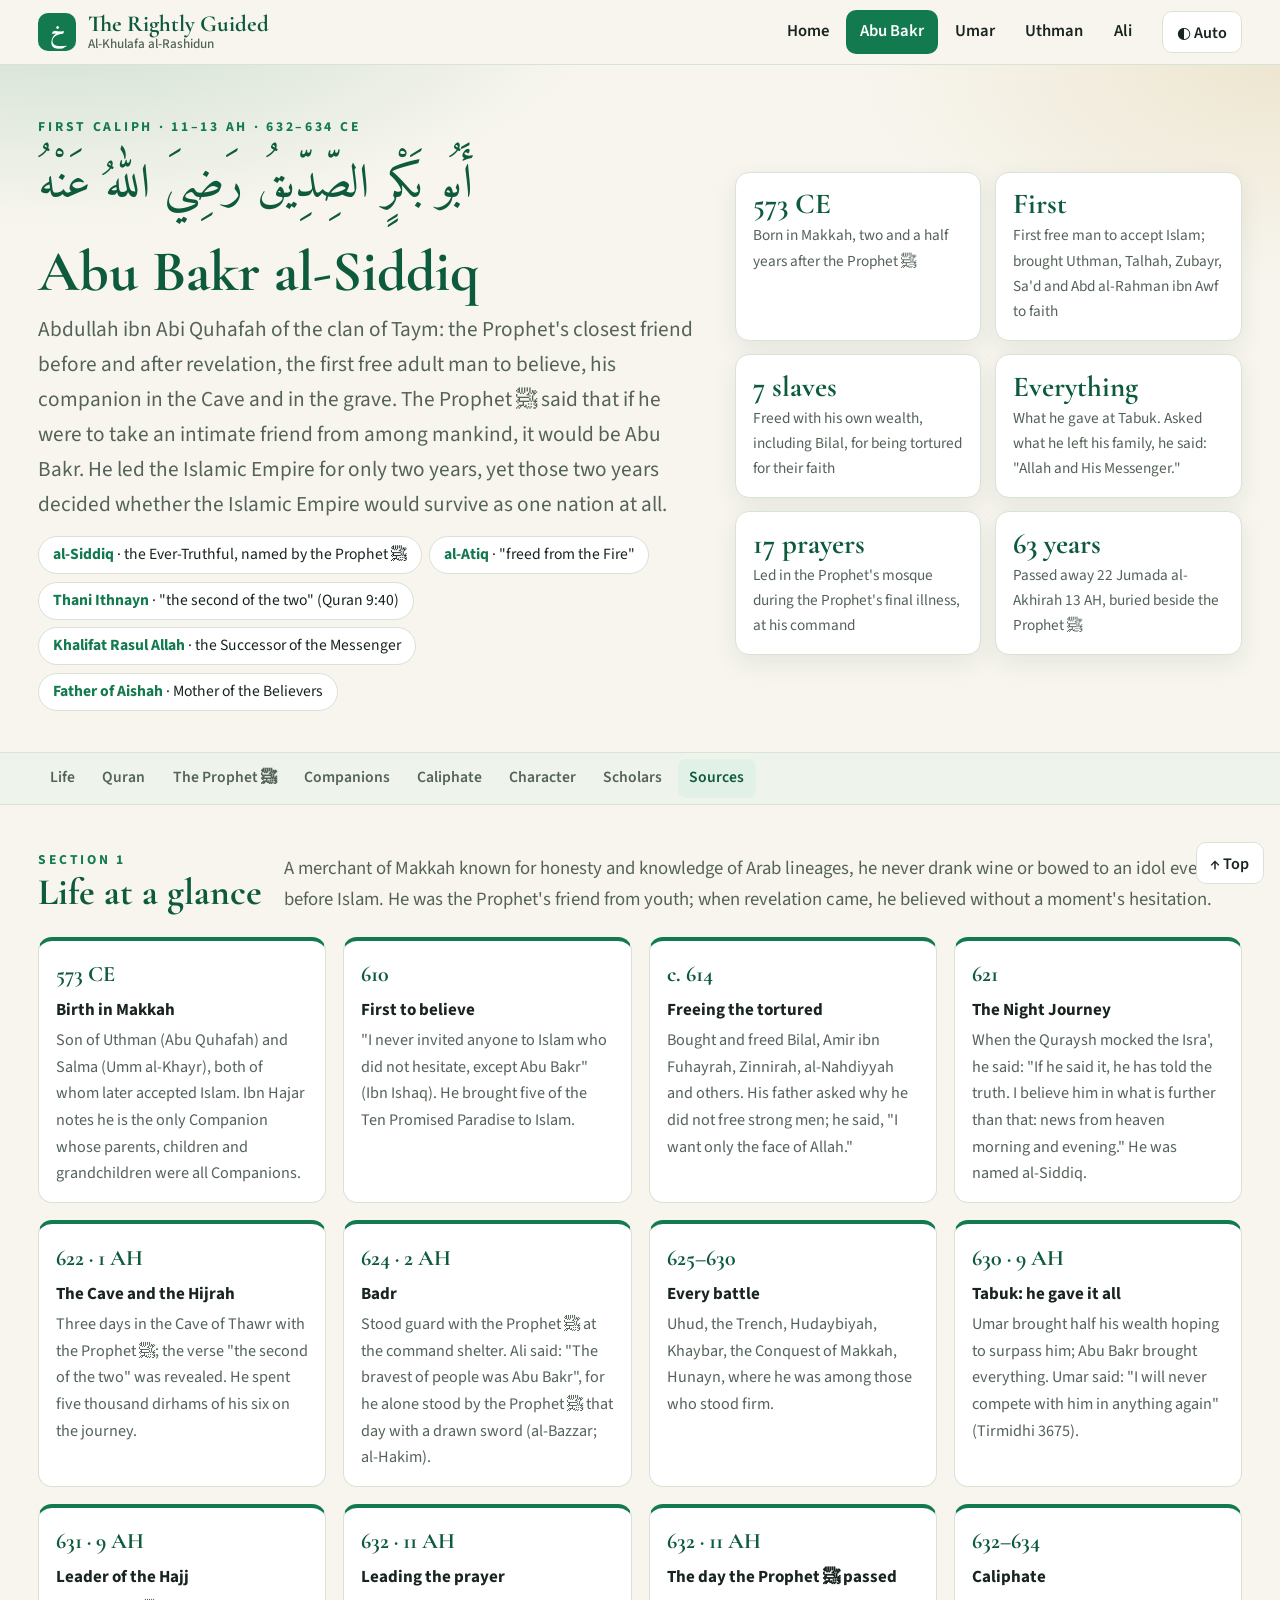
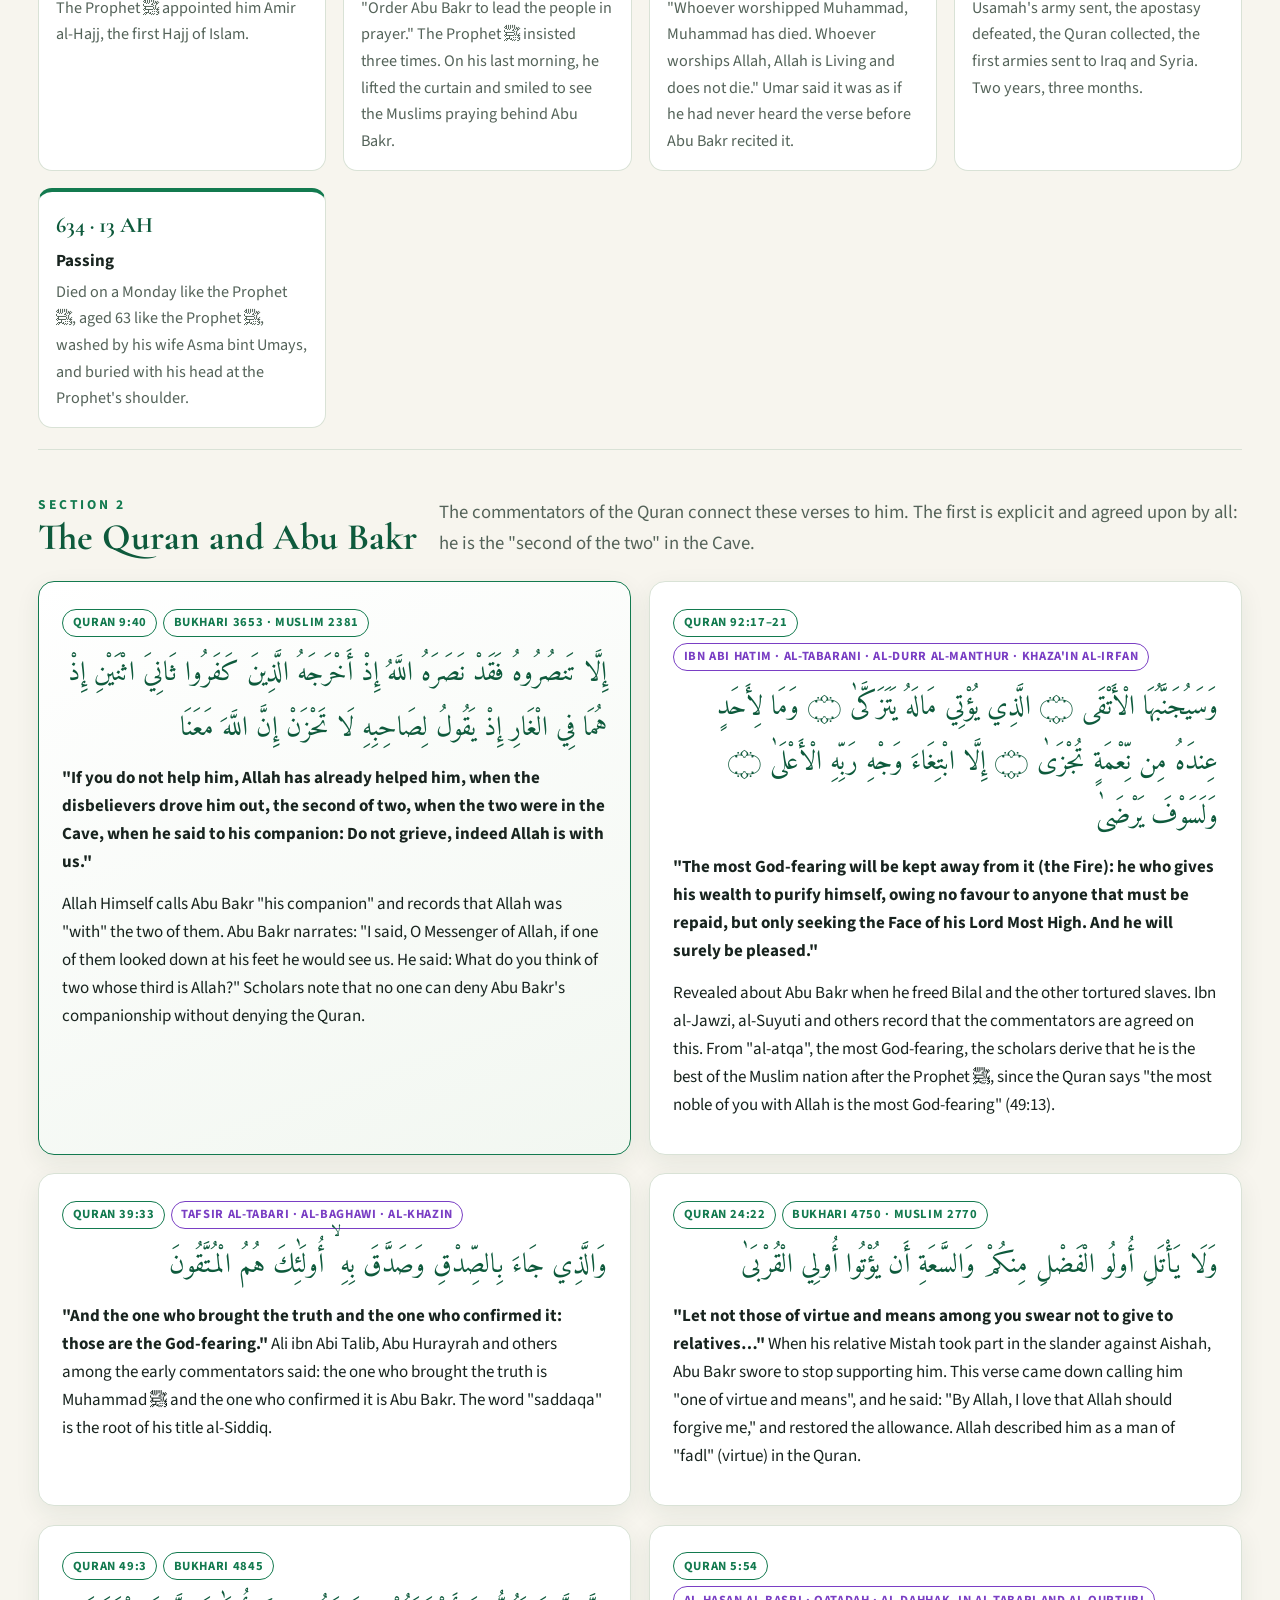
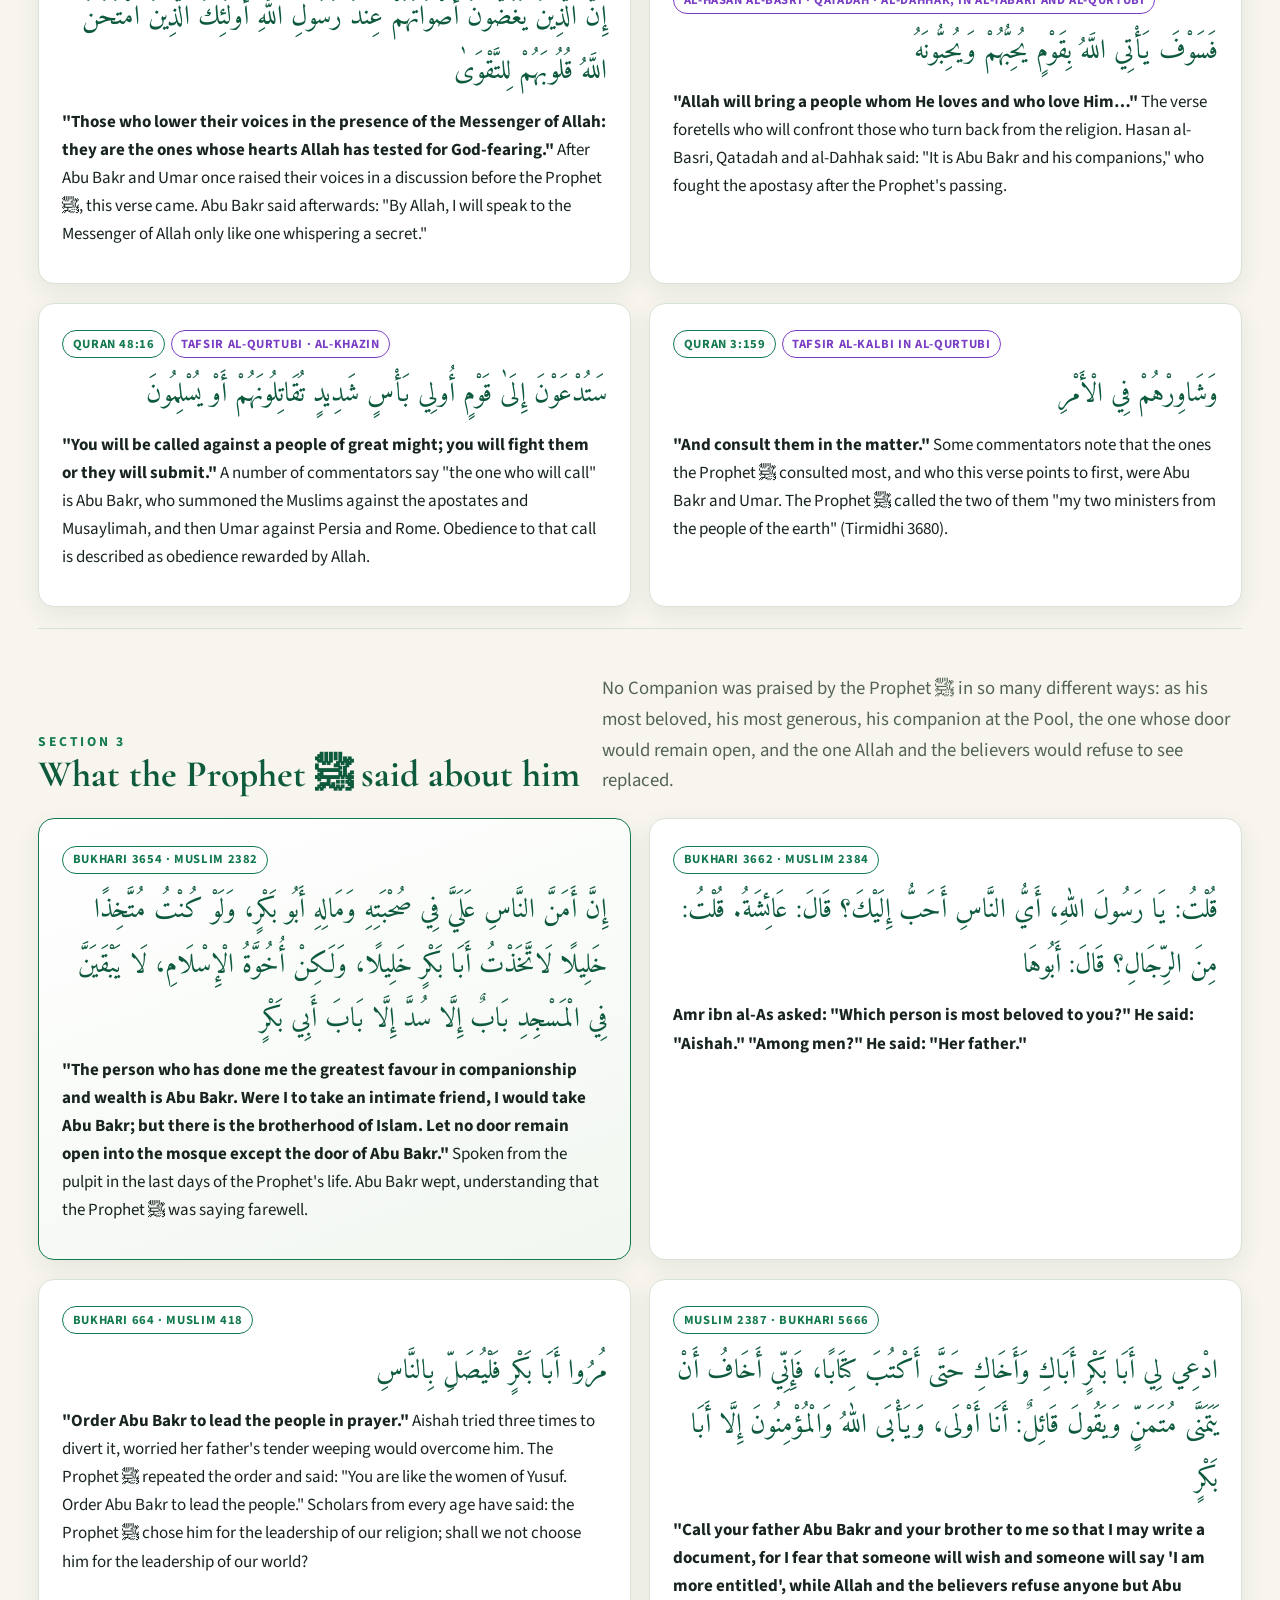
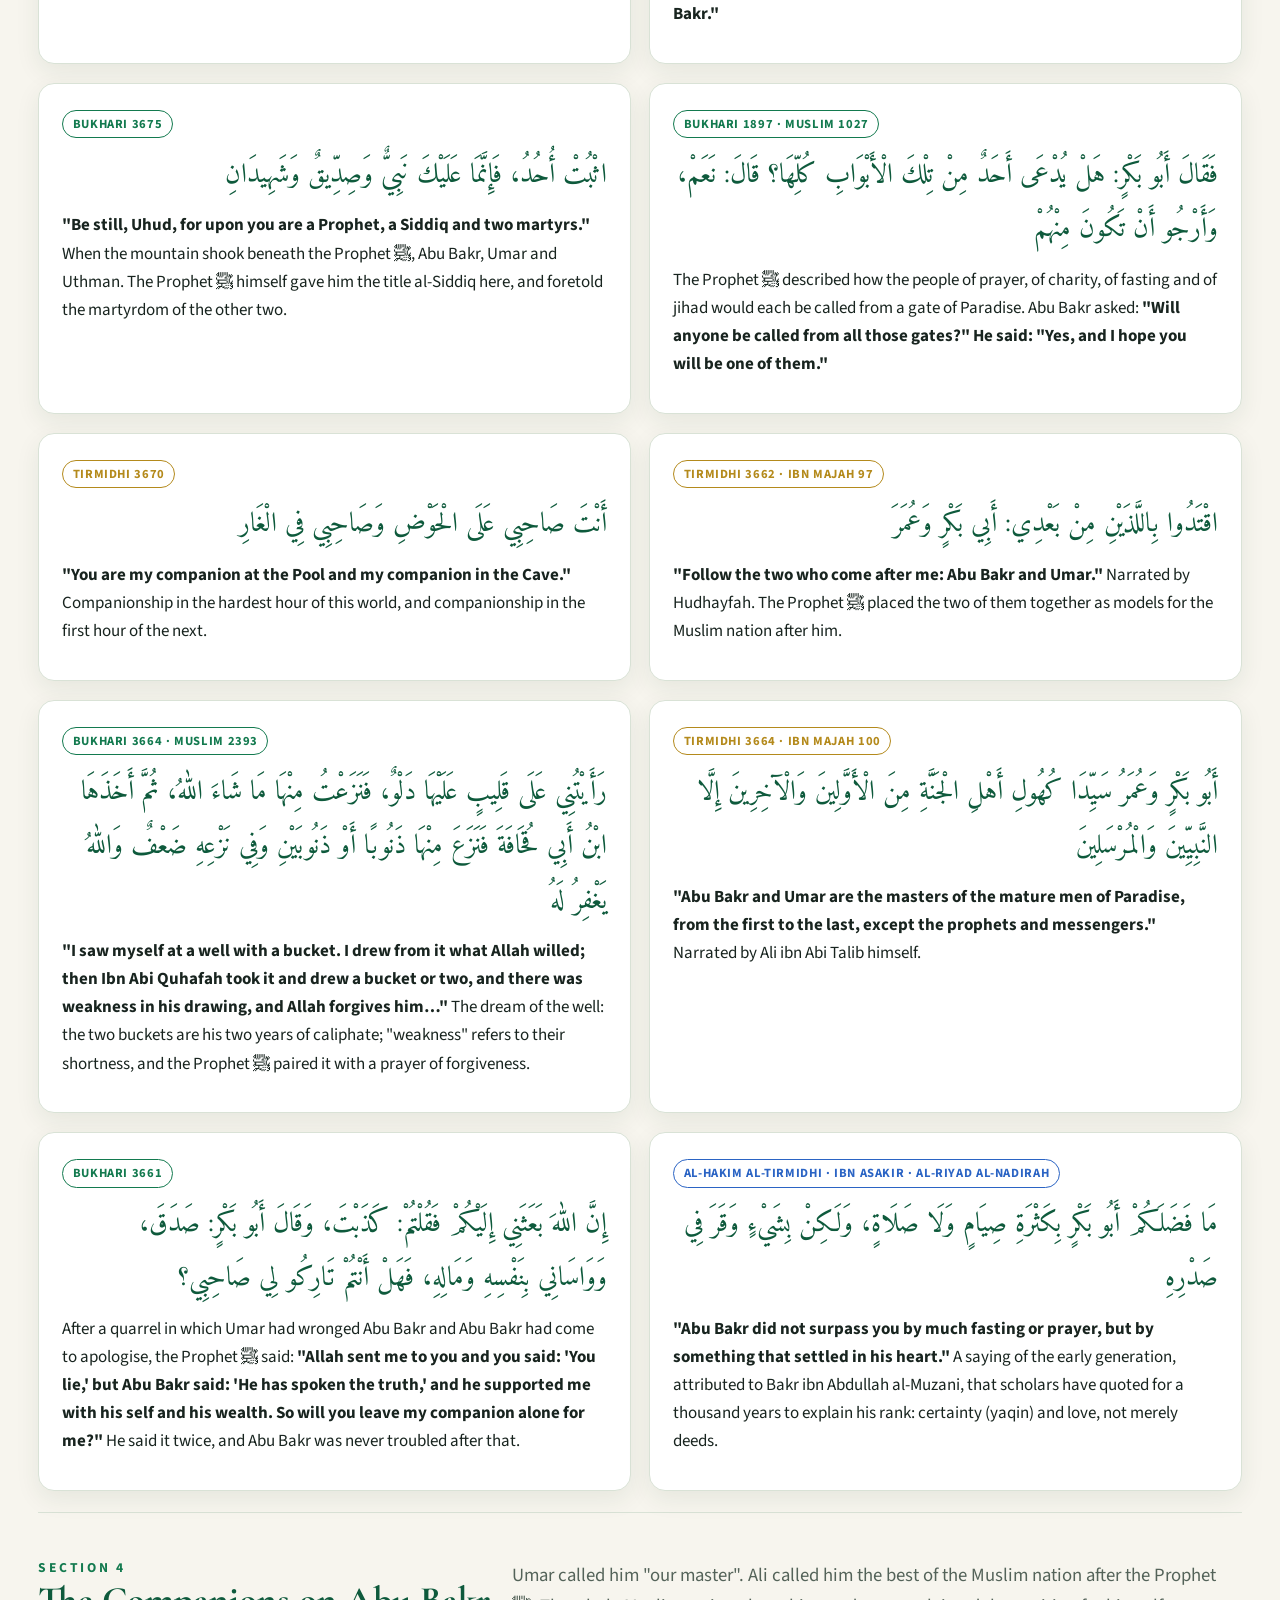
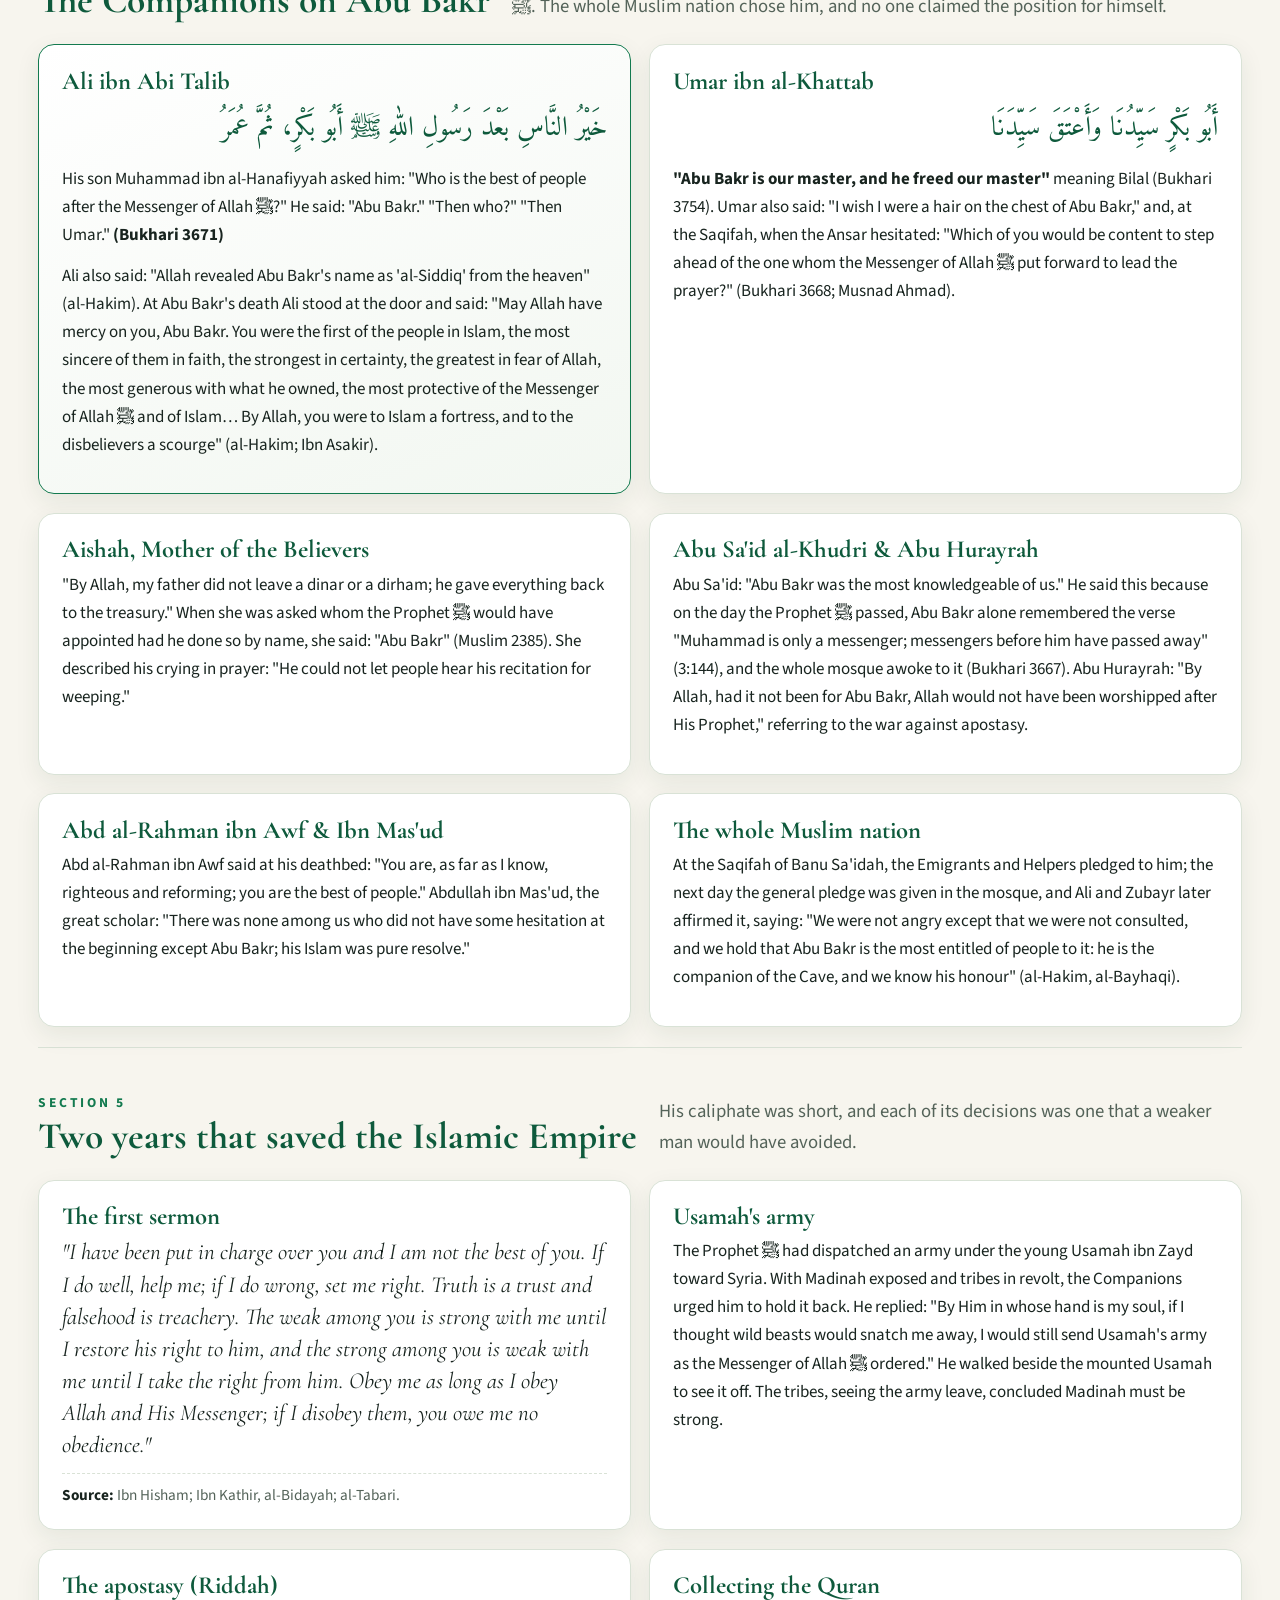
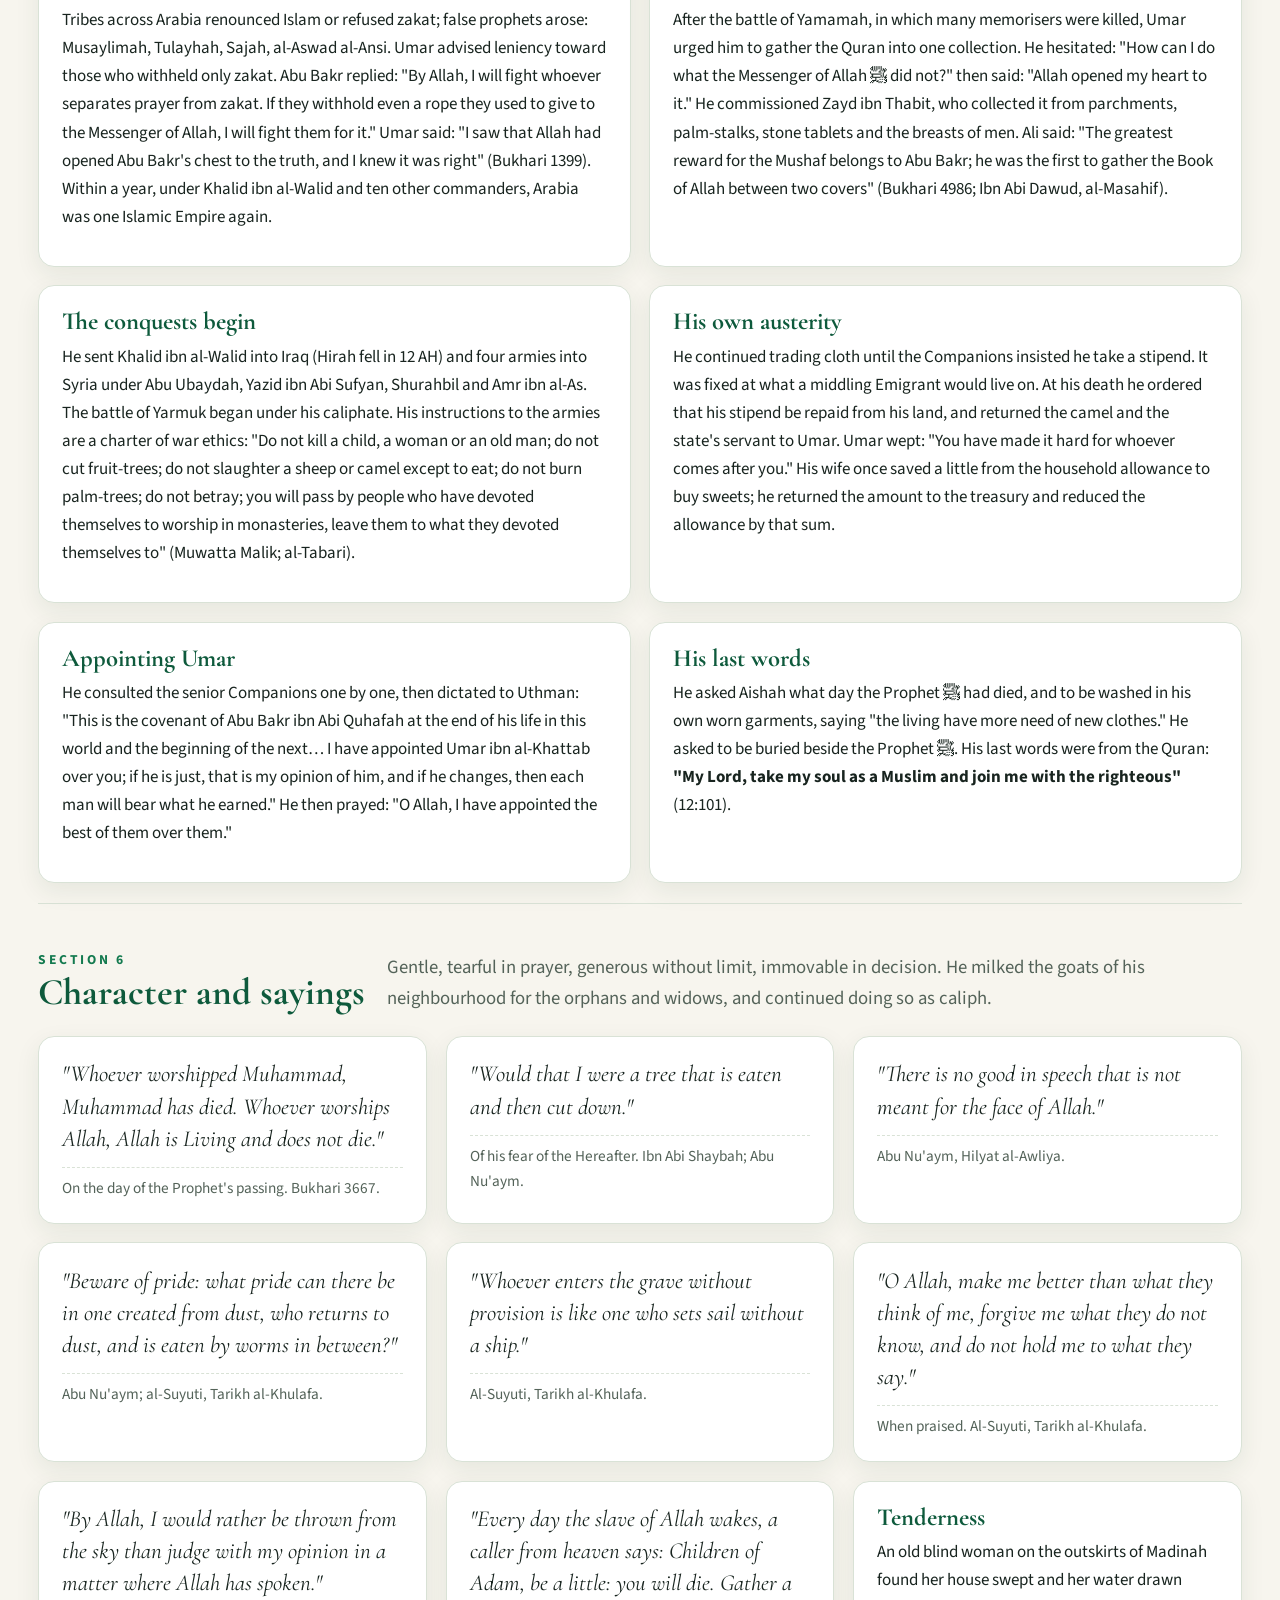
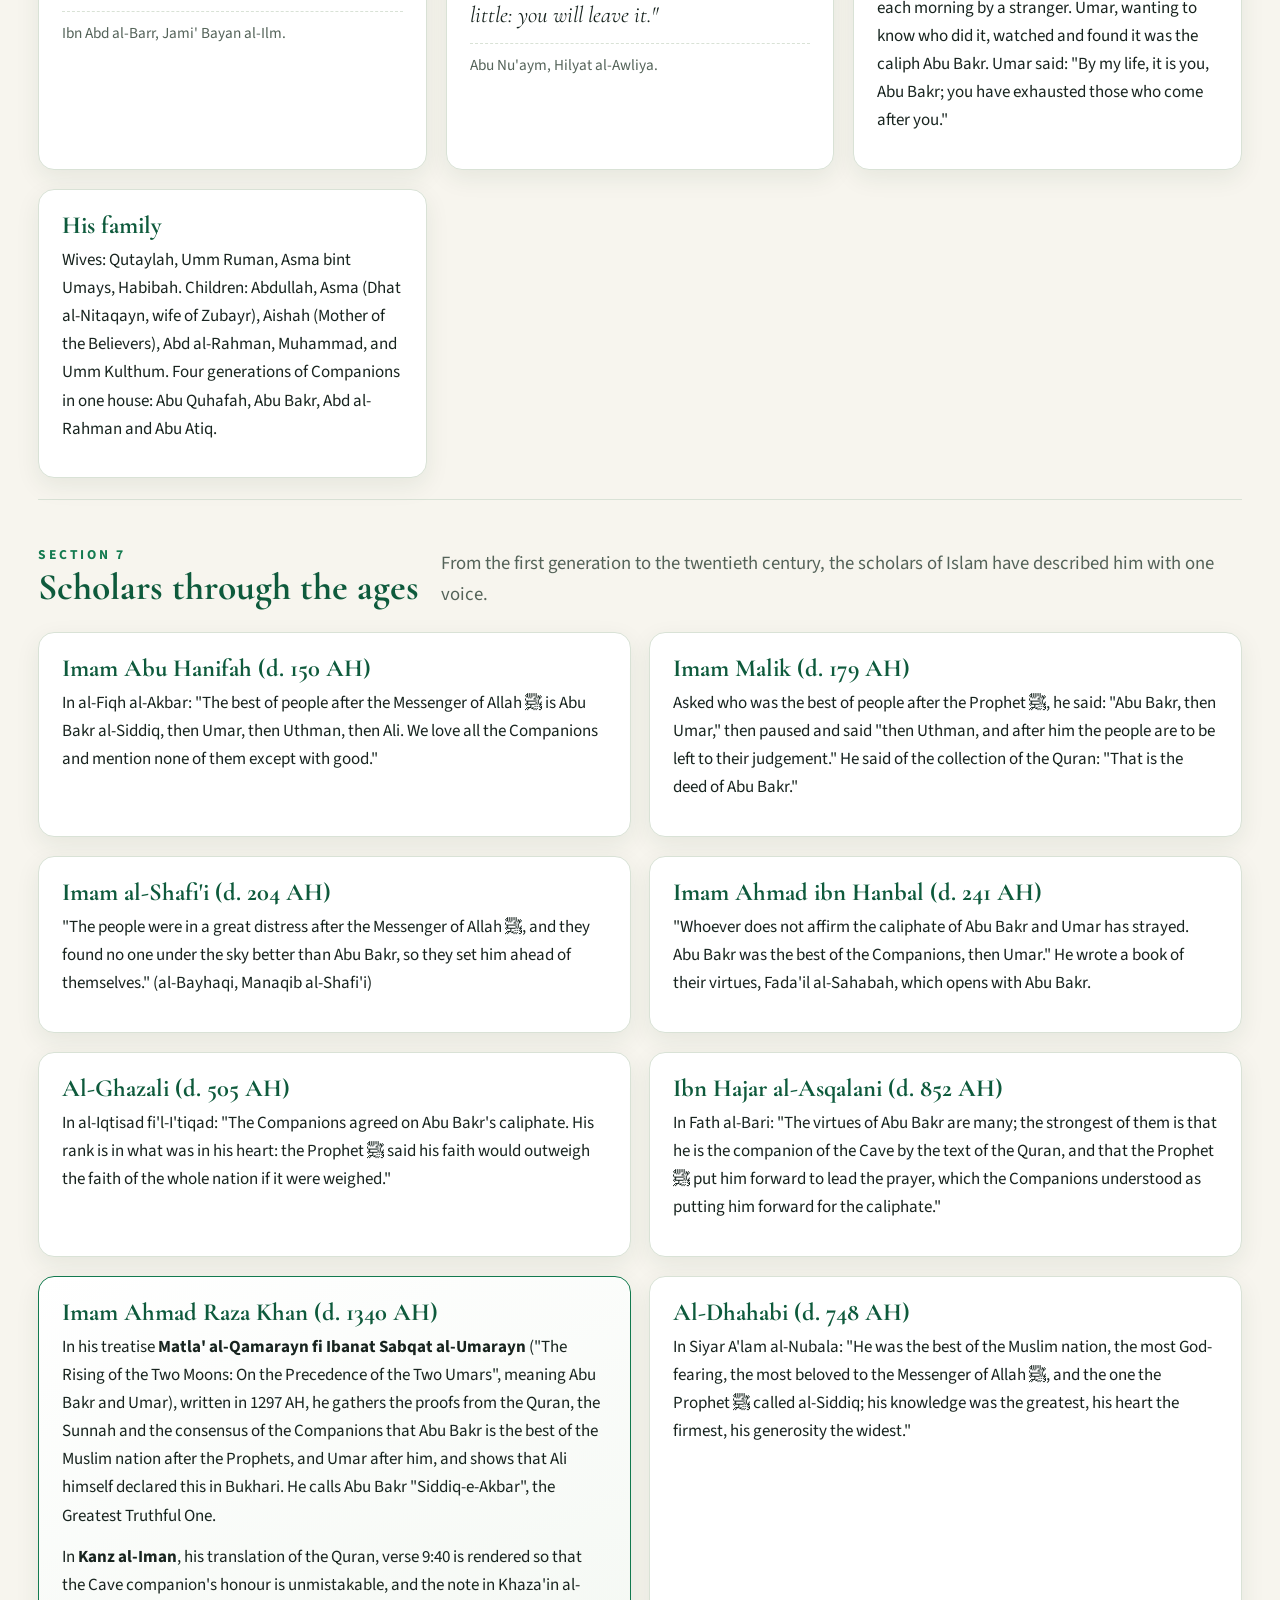
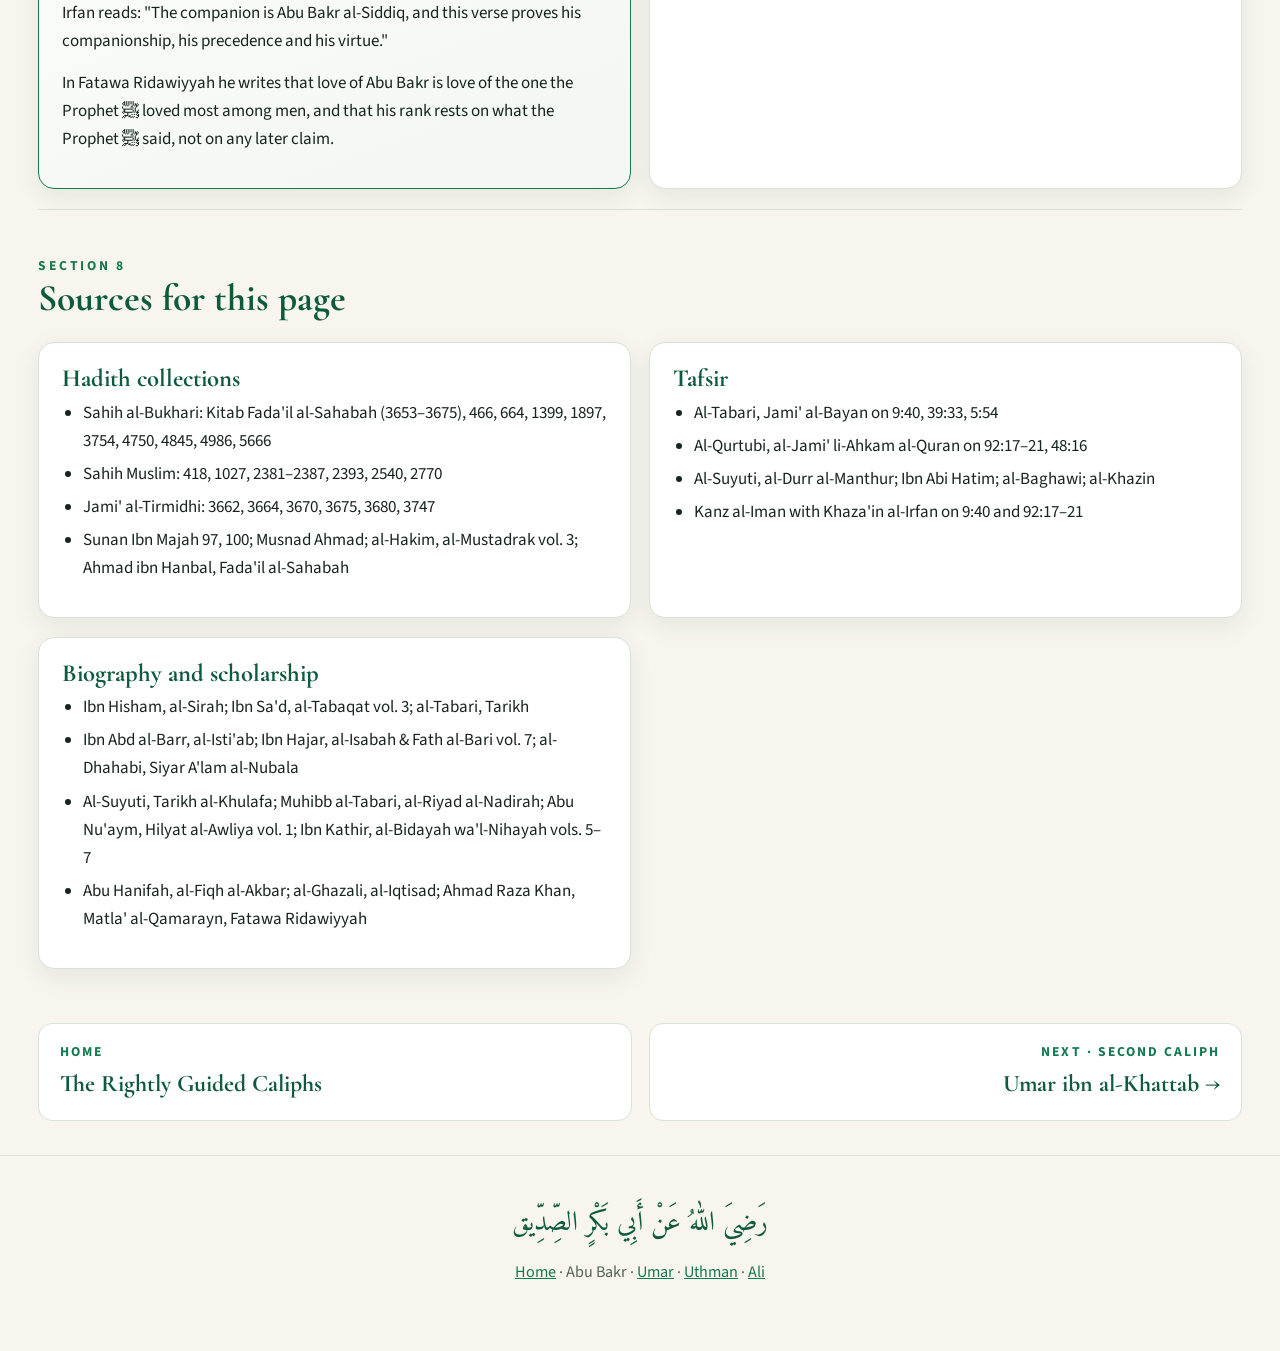
==== commit 54b42f30: "Use Islamic Empire / Muslim nation instead of community Co-Authored-By: Claude Fable 5.1 <noreply@an" ====
--- a/abu-bakr.html
+++ b/abu-bakr.html
@@ -31,7 +31,7 @@
     <div class="kicker">First Caliph · 11–13 AH · 632–634 CE</div>
     <div class="ar big">أَبُو بَكْرٍ الصِّدِّيقُ رَضِيَ اللهُ عَنْهُ</div>
     <h1>Abu Bakr al-Siddiq</h1>
-    <p class="sub">Abdullah ibn Abi Quhafah of the clan of Taym: the Prophet's closest friend before and after revelation, the first free adult man to believe, his companion in the Cave and in the grave. The Prophet ﷺ said that if he were to take an intimate friend from among mankind, it would be Abu Bakr. He led the community for only two years, yet those two years decided whether Islam would survive as one community at all.</p>
+    <p class="sub">Abdullah ibn Abi Quhafah of the clan of Taym: the Prophet's closest friend before and after revelation, the first free adult man to believe, his companion in the Cave and in the grave. The Prophet ﷺ said that if he were to take an intimate friend from among mankind, it would be Abu Bakr. He led the Islamic Empire for only two years, yet those two years decided whether the Islamic Empire would survive as one nation at all.</p>
     <div class="chips">
       <span class="chip"><b>al-Siddiq</b> · the Ever-Truthful, named by the Prophet ﷺ</span>
       <span class="chip"><b>al-Atiq</b> · "freed from the Fire"</span>
@@ -69,7 +69,7 @@
     <div class="tl"><div class="y">625–630</div><div class="t">Every battle</div><div class="d">Uhud, the Trench, Hudaybiyah, Khaybar, the Conquest of Makkah, Hunayn, where he was among those who stood firm.</div></div>
     <div class="tl"><div class="y">630 · 9 AH</div><div class="t">Tabuk: he gave it all</div><div class="d">Umar brought half his wealth hoping to surpass him; Abu Bakr brought everything. Umar said: "I will never compete with him in anything again" (Tirmidhi 3675).</div></div>
     <div class="tl"><div class="y">631 · 9 AH</div><div class="t">Leader of the Hajj</div><div class="d">The Prophet ﷺ appointed him Amir al-Hajj, the first Hajj of Islam.</div></div>
-    <div class="tl"><div class="y">632 · 11 AH</div><div class="t">Leading the prayer</div><div class="d">"Order Abu Bakr to lead the people in prayer." The Prophet ﷺ insisted three times. On his last morning, he lifted the curtain and smiled to see the community praying behind Abu Bakr.</div></div>
+    <div class="tl"><div class="y">632 · 11 AH</div><div class="t">Leading the prayer</div><div class="d">"Order Abu Bakr to lead the people in prayer." The Prophet ﷺ insisted three times. On his last morning, he lifted the curtain and smiled to see the Muslims praying behind Abu Bakr.</div></div>
     <div class="tl"><div class="y">632 · 11 AH</div><div class="t">The day the Prophet ﷺ passed</div><div class="d">"Whoever worshipped Muhammad, Muhammad has died. Whoever worships Allah, Allah is Living and does not die." Umar said it was as if he had never heard the verse before Abu Bakr recited it.</div></div>
     <div class="tl"><div class="y">632–634</div><div class="t">Caliphate</div><div class="d">Usamah's army sent, the apostasy defeated, the Quran collected, the first armies sent to Iraq and Syria. Two years, three months.</div></div>
     <div class="tl"><div class="y">634 · 13 AH</div><div class="t">Passing</div><div class="d">Died on a Monday like the Prophet ﷺ, aged 63 like the Prophet ﷺ, washed by his wife Asma bint Umays, and buried with his head at the Prophet's shoulder.</div></div>
@@ -90,7 +90,7 @@
       <div class="badges"><span class="badge b-quran">Quran 92:17–21</span><span class="badge b-tafsir">Ibn Abi Hatim · al-Tabarani · al-Durr al-Manthur · Khaza'in al-Irfan</span></div>
       <div class="ar">وَسَيُجَنَّبُهَا الْأَتْقَى ۝ الَّذِي يُؤْتِي مَالَهُ يَتَزَكَّىٰ ۝ وَمَا لِأَحَدٍ عِندَهُ مِن نِّعْمَةٍ تُجْزَىٰ ۝ إِلَّا ابْتِغَاءَ وَجْهِ رَبِّهِ الْأَعْلَىٰ ۝ وَلَسَوْفَ يَرْضَىٰ</div>
       <p><b>"The most God-fearing will be kept away from it (the Fire): he who gives his wealth to purify himself, owing no favour to anyone that must be repaid, but only seeking the Face of his Lord Most High. And he will surely be pleased."</b></p>
-      <p>Revealed about Abu Bakr when he freed Bilal and the other tortured slaves. Ibn al-Jawzi, al-Suyuti and others record that the commentators are agreed on this. From "al-atqa", the most God-fearing, the scholars derive that he is the best of the community after the Prophet ﷺ, since the Quran says "the most noble of you with Allah is the most God-fearing" (49:13).</p>
+      <p>Revealed about Abu Bakr when he freed Bilal and the other tortured slaves. Ibn al-Jawzi, al-Suyuti and others record that the commentators are agreed on this. From "al-atqa", the most God-fearing, the scholars derive that he is the best of the Muslim nation after the Prophet ﷺ, since the Quran says "the most noble of you with Allah is the most God-fearing" (49:13).</p>
     </div>
     <div class="card">
       <div class="badges"><span class="badge b-quran">Quran 39:33</span><span class="badge b-tafsir">Tafsir al-Tabari · al-Baghawi · al-Khazin</span></div>
@@ -167,7 +167,7 @@
     <div class="card">
       <div class="badges"><span class="badge b-hasan">Tirmidhi 3662 · Ibn Majah 97</span></div>
       <div class="ar">اقْتَدُوا بِاللَّذَيْنِ مِنْ بَعْدِي: أَبِي بَكْرٍ وَعُمَرَ</div>
-      <p><b>"Follow the two who come after me: Abu Bakr and Umar."</b> Narrated by Hudhayfah. The Prophet ﷺ placed the two of them together as models for the community after him.</p>
+      <p><b>"Follow the two who come after me: Abu Bakr and Umar."</b> Narrated by Hudhayfah. The Prophet ﷺ placed the two of them together as models for the Muslim nation after him.</p>
     </div>
     <div class="card">
       <div class="badges"><span class="badge b-sahih">Bukhari 3664 · Muslim 2393</span></div>
@@ -194,7 +194,7 @@
 
 <section id="companions">
   <div class="sec-head"><div><div class="kicker">Section 4</div><h2>The Companions on Abu Bakr</h2></div>
-    <p class="lead">Umar called him "our master". Ali called him the best of the community after the Prophet ﷺ. The whole community chose him, and no one claimed the position for himself.</p></div>
+    <p class="lead">Umar called him "our master". Ali called him the best of the Muslim nation after the Prophet ﷺ. The whole Muslim nation chose him, and no one claimed the position for himself.</p></div>
   <div class="grid">
     <div class="card accent">
       <h3>Ali ibn Abi Talib</h3>
@@ -220,14 +220,14 @@
       <p>Abd al-Rahman ibn Awf said at his deathbed: "You are, as far as I know, righteous and reforming; you are the best of people." Abdullah ibn Mas'ud, the great scholar: "There was none among us who did not have some hesitation at the beginning except Abu Bakr; his Islam was pure resolve."</p>
     </div>
     <div class="card">
-      <h3>The whole community</h3>
+      <h3>The whole Muslim nation</h3>
       <p>At the Saqifah of Banu Sa'idah, the Emigrants and Helpers pledged to him; the next day the general pledge was given in the mosque, and Ali and Zubayr later affirmed it, saying: "We were not angry except that we were not consulted, and we hold that Abu Bakr is the most entitled of people to it: he is the companion of the Cave, and we know his honour" (al-Hakim, al-Bayhaqi).</p>
     </div>
   </div>
 </section>
 
 <section id="caliphate">
-  <div class="sec-head"><div><div class="kicker">Section 5</div><h2>Two years that saved a community</h2></div>
+  <div class="sec-head"><div><div class="kicker">Section 5</div><h2>Two years that saved the Islamic Empire</h2></div>
     <p class="lead">His caliphate was short, and each of its decisions was one that a weaker man would have avoided.</p></div>
   <div class="grid">
     <div class="card">
@@ -241,7 +241,7 @@
     </div>
     <div class="card">
       <h3>The apostasy (Riddah)</h3>
-      <p>Tribes across Arabia renounced Islam or refused zakat; false prophets arose: Musaylimah, Tulayhah, Sajah, al-Aswad al-Ansi. Umar advised leniency toward those who withheld only zakat. Abu Bakr replied: "By Allah, I will fight whoever separates prayer from zakat. If they withhold even a rope they used to give to the Messenger of Allah, I will fight them for it." Umar said: "I saw that Allah had opened Abu Bakr's chest to the truth, and I knew it was right" (Bukhari 1399). Within a year, under Khalid ibn al-Walid and ten other commanders, Arabia was one community again.</p>
+      <p>Tribes across Arabia renounced Islam or refused zakat; false prophets arose: Musaylimah, Tulayhah, Sajah, al-Aswad al-Ansi. Umar advised leniency toward those who withheld only zakat. Abu Bakr replied: "By Allah, I will fight whoever separates prayer from zakat. If they withhold even a rope they used to give to the Messenger of Allah, I will fight them for it." Umar said: "I saw that Allah had opened Abu Bakr's chest to the truth, and I knew it was right" (Bukhari 1399). Within a year, under Khalid ibn al-Walid and ten other commanders, Arabia was one Islamic Empire again.</p>
     </div>
     <div class="card">
       <h3>Collecting the Quran</h3>
@@ -297,13 +297,13 @@
     <div class="card"><h3>Imam Malik (d. 179 AH)</h3><p>Asked who was the best of people after the Prophet ﷺ, he said: "Abu Bakr, then Umar," then paused and said "then Uthman, and after him the people are to be left to their judgement." He said of the collection of the Quran: "That is the deed of Abu Bakr."</p></div>
     <div class="card"><h3>Imam al-Shafi'i (d. 204 AH)</h3><p>"The people were in a great distress after the Messenger of Allah ﷺ, and they found no one under the sky better than Abu Bakr, so they set him ahead of themselves." (al-Bayhaqi, Manaqib al-Shafi'i)</p></div>
     <div class="card"><h3>Imam Ahmad ibn Hanbal (d. 241 AH)</h3><p>"Whoever does not affirm the caliphate of Abu Bakr and Umar has strayed. Abu Bakr was the best of the Companions, then Umar." He wrote a book of their virtues, Fada'il al-Sahabah, which opens with Abu Bakr.</p></div>
-    <div class="card"><h3>Al-Ghazali (d. 505 AH)</h3><p>In al-Iqtisad fi'l-I'tiqad: "The Companions agreed on Abu Bakr's caliphate. His rank is in what was in his heart: the Prophet ﷺ said his faith would outweigh the faith of the community if it were weighed."</p></div>
+    <div class="card"><h3>Al-Ghazali (d. 505 AH)</h3><p>In al-Iqtisad fi'l-I'tiqad: "The Companions agreed on Abu Bakr's caliphate. His rank is in what was in his heart: the Prophet ﷺ said his faith would outweigh the faith of the whole nation if it were weighed."</p></div>
     <div class="card"><h3>Ibn Hajar al-Asqalani (d. 852 AH)</h3><p>In Fath al-Bari: "The virtues of Abu Bakr are many; the strongest of them is that he is the companion of the Cave by the text of the Quran, and that the Prophet ﷺ put him forward to lead the prayer, which the Companions understood as putting him forward for the caliphate."</p></div>
     <div class="card accent"><h3>Imam Ahmad Raza Khan (d. 1340 AH)</h3>
-      <p>In his treatise <b>Matla' al-Qamarayn fi Ibanat Sabqat al-Umarayn</b> ("The Rising of the Two Moons: On the Precedence of the Two Umars", meaning Abu Bakr and Umar), written in 1297 AH, he gathers the proofs from the Quran, the Sunnah and the consensus of the Companions that Abu Bakr is the best of the community after the Prophets, and Umar after him, and shows that Ali himself declared this in Bukhari. He calls Abu Bakr "Siddiq-e-Akbar", the Greatest Truthful One.</p>
+      <p>In his treatise <b>Matla' al-Qamarayn fi Ibanat Sabqat al-Umarayn</b> ("The Rising of the Two Moons: On the Precedence of the Two Umars", meaning Abu Bakr and Umar), written in 1297 AH, he gathers the proofs from the Quran, the Sunnah and the consensus of the Companions that Abu Bakr is the best of the Muslim nation after the Prophets, and Umar after him, and shows that Ali himself declared this in Bukhari. He calls Abu Bakr "Siddiq-e-Akbar", the Greatest Truthful One.</p>
       <p>In <b>Kanz al-Iman</b>, his translation of the Quran, verse 9:40 is rendered so that the Cave companion's honour is unmistakable, and the note in Khaza'in al-Irfan reads: "The companion is Abu Bakr al-Siddiq, and this verse proves his companionship, his precedence and his virtue."</p>
       <p>In Fatawa Ridawiyyah he writes that love of Abu Bakr is love of the one the Prophet ﷺ loved most among men, and that his rank rests on what the Prophet ﷺ said, not on any later claim.</p></div>
-    <div class="card"><h3>Al-Dhahabi (d. 748 AH)</h3><p>In Siyar A'lam al-Nubala: "He was the best of the community, the most God-fearing, the most beloved to the Messenger of Allah ﷺ, and the one the Prophet ﷺ called al-Siddiq; his knowledge was the greatest, his heart the firmest, his generosity the widest."</p></div>
+    <div class="card"><h3>Al-Dhahabi (d. 748 AH)</h3><p>In Siyar A'lam al-Nubala: "He was the best of the Muslim nation, the most God-fearing, the most beloved to the Messenger of Allah ﷺ, and the one the Prophet ﷺ called al-Siddiq; his knowledge was the greatest, his heart the firmest, his generosity the widest."</p></div>
   </div>
 </section>
 
